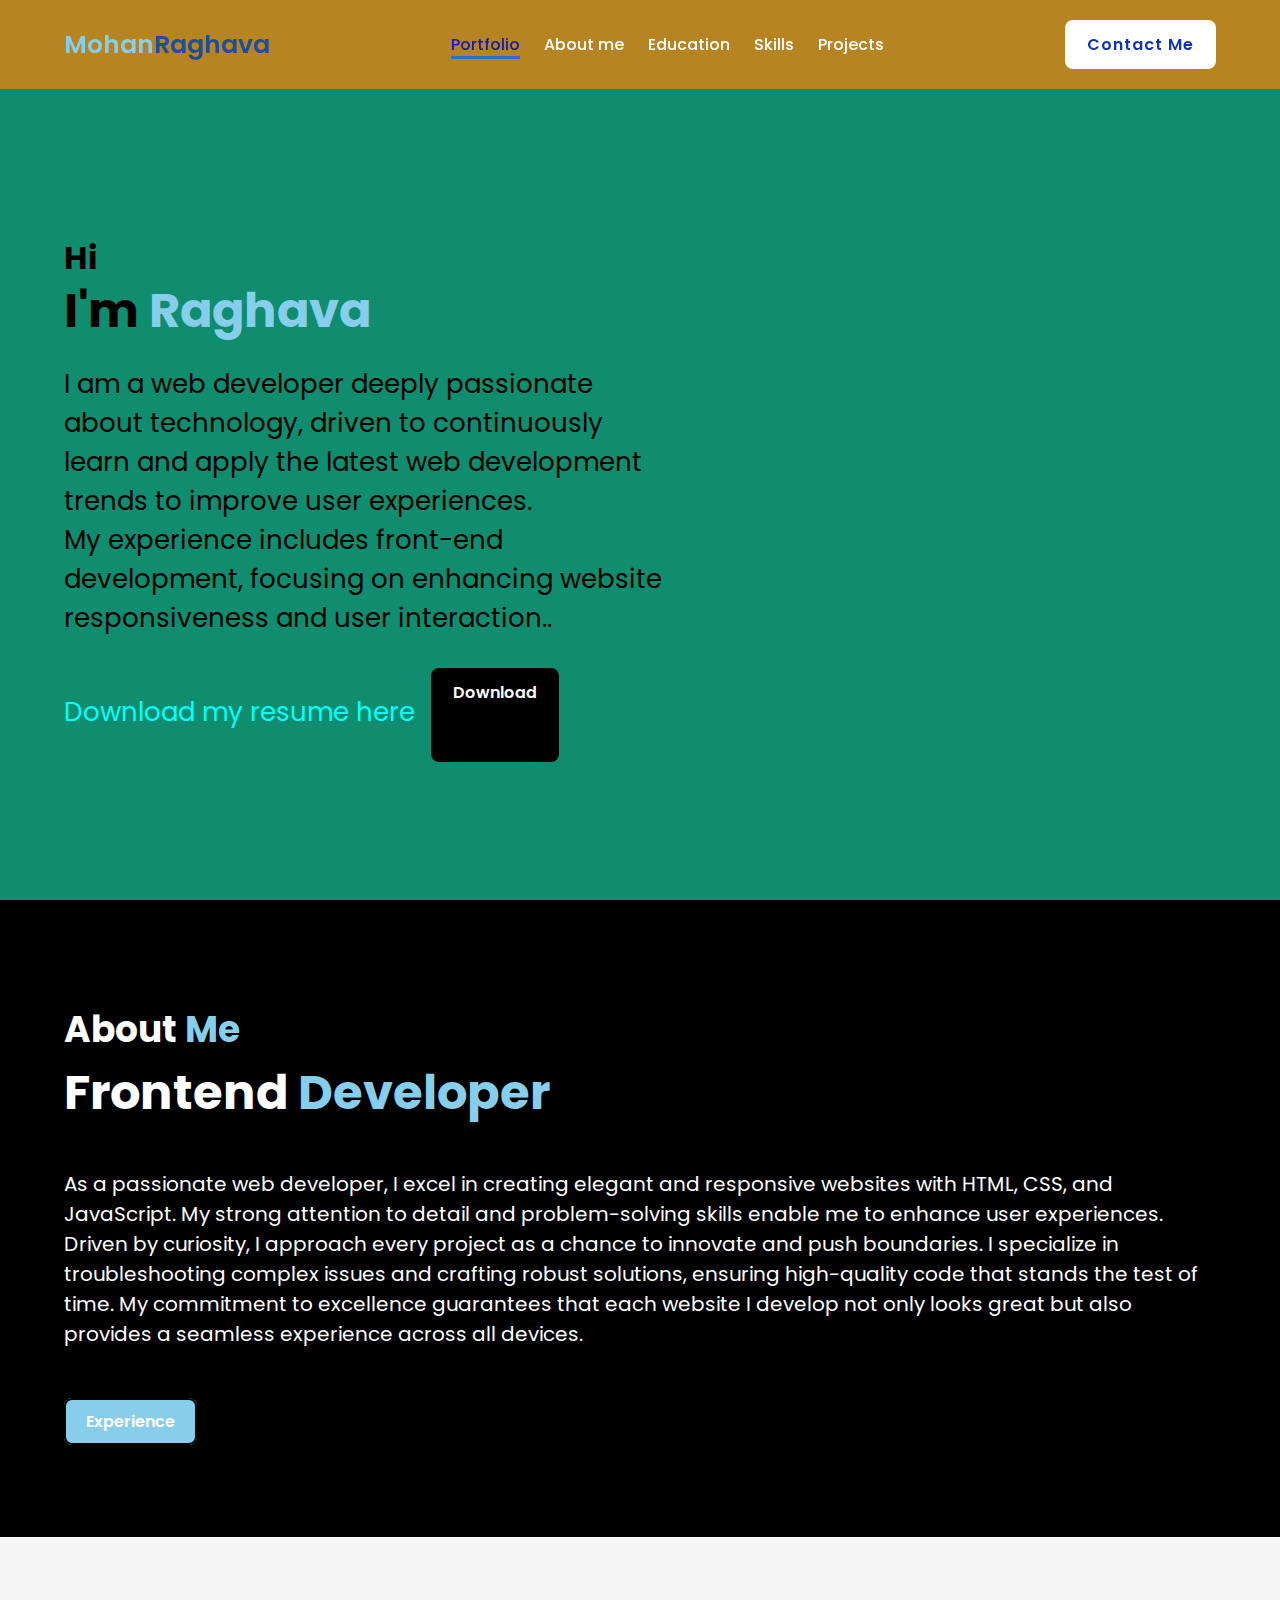
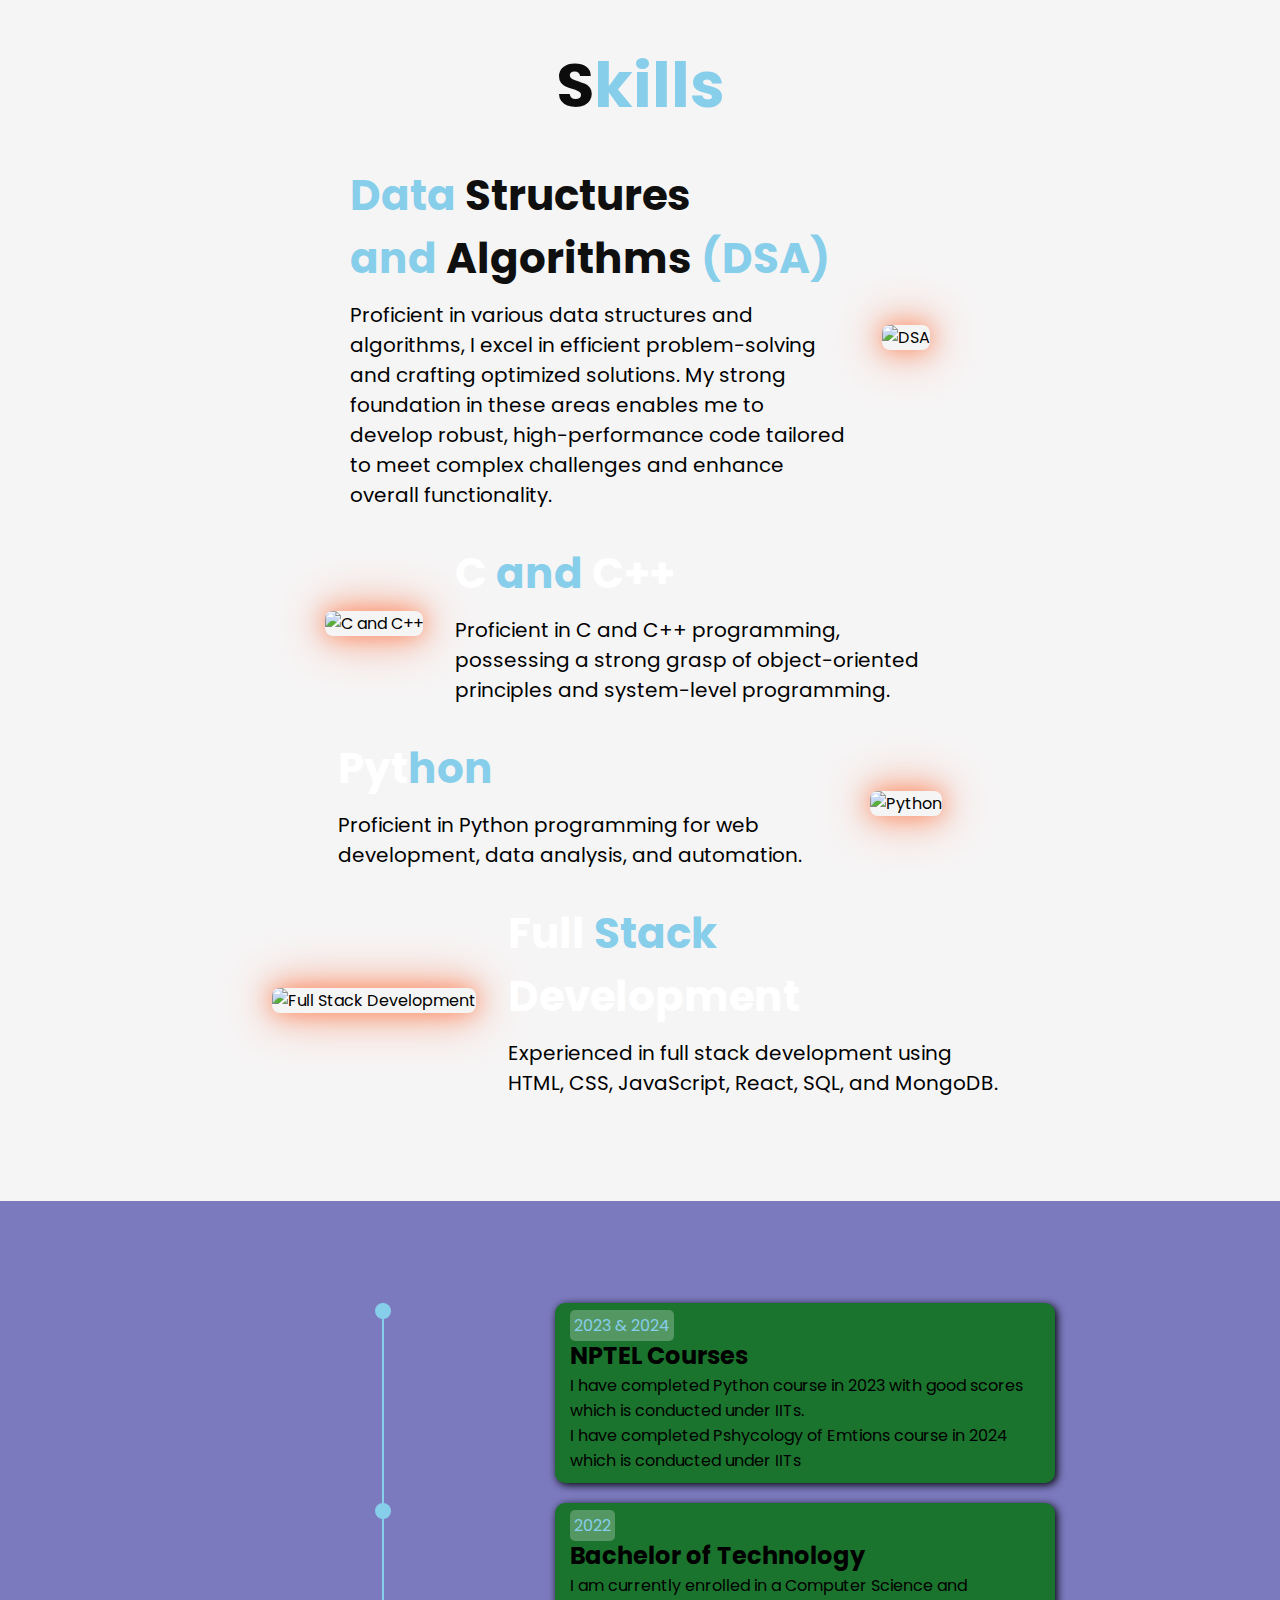
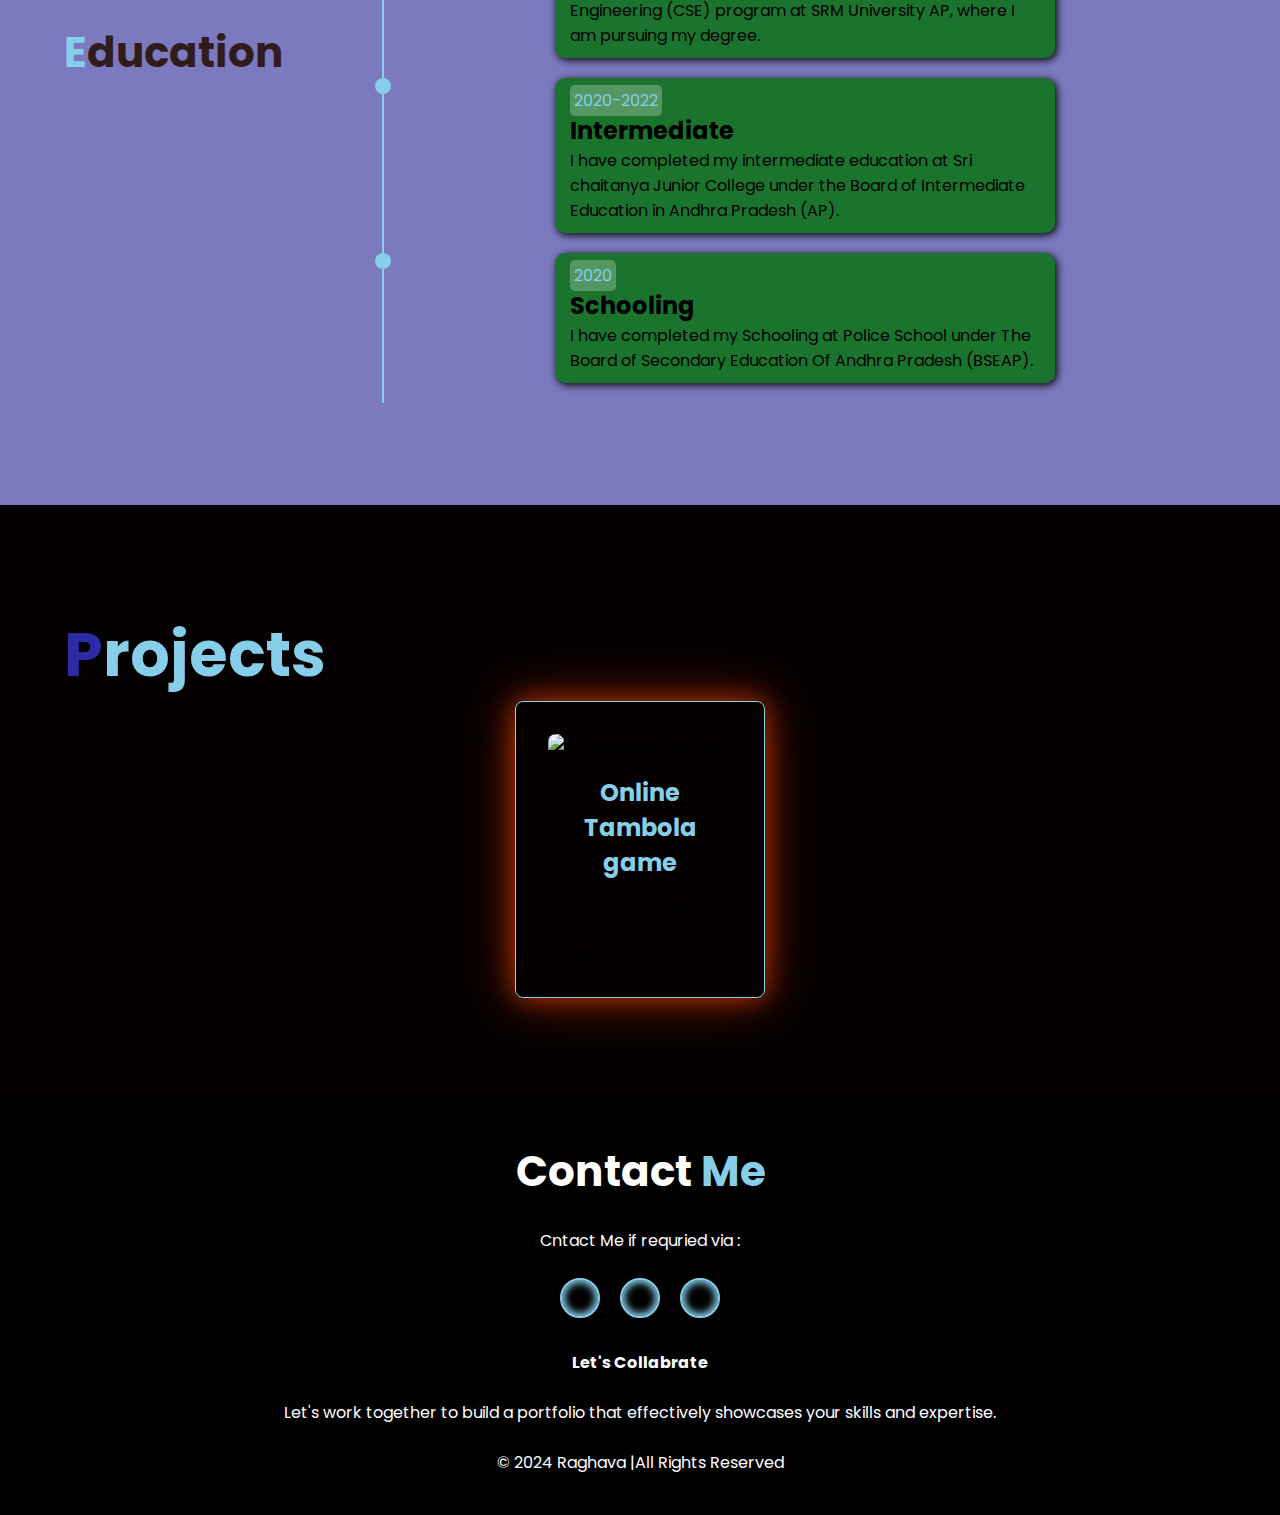
==== index.html @ 0db9f77c "Update index.html" ====
<!DOCTYPE html>
<html lang="en">
<head>
    <meta charset="UTF-8">
    <meta name="viewport" content="width=device-width, initial-scale=1.0">
    <title>My Portfolio</title>
    <style>
        @import url("https://fonts.googleapis.com/css2?family=Poppins:ital,wght@0,100;0,200;0,300;0,400;0,500;0,600;0,700;0,800;0,900;1,100;1,200;1,300;1,400;1,500;1,600;1,700;1,800;1,900&display=swap");
* {
    margin: 0;
    padding: 0;
    box-sizing: border-box;
    font-family: 'Poppins', sans-serif;
    text-decoration: none;
    list-style: none;
}
.header {
    position: fixed;
    top: 0;
    left: 0;
    width: 100%;
    padding: 20px 5%;
    background: rgba(224, 130, 16, 0.8);
    backdrop-filter: blur(10px);
    display: flex;
    justify-content: space-between;
    align-items: center;
    z-index: 100;
}
.logo {
    font-size: 25px;
    color: rgb(31, 77, 153);
    font-weight: 600;
    transition: 0.3s ease;
}
.logo:hover {
    color: skyblue;
    text-shadow: 0 0 25px skyblue, 0 0 50px skyblue;
    transform: scale(1.1);
}
span {
    color: skyblue;
}
.navbar a {
    font-size: 16px;
    color: white;
    font-weight: 500;
    margin: 0 10px;
    border-bottom: 3px solid transparent;
    transition: 0.3s ease;
}
.navbar a:hover,
.navbar a.active {
    color: rgb(22, 25, 178);
    border-bottom: 3px solid rgb(46, 112, 203);
}
.contact {
    padding: 10px 20px;
    background-color: white;
    color: rgb(20, 53, 170);
    border: 2px solid transparent;
    border-radius: 8px;
    font-size: 16px;
    letter-spacing: 1px;
    font-weight: 600;
    transition: 0.3s ease;
}
.contact:hover {
    background-color: rgb(201, 206, 151);
    box-shadow: 0 0 25px skyblue;
    color: white;
}
.home {
    width: 100%;
    min-height: 100vh;
    background: rgb(16, 141, 110);
    display: flex;
    align-items: center;
    gap: 2em;
    padding: 30px 5%;
    flex-wrap: wrap;
}
.home-content {
    max-width: 600px;
}
.home-content h3 {
    font-size: 32px;
}
.home-content h1 {
    font-size: 48px;
    line-height: 1.2;
}
.home-content p {
    font-size: 26px;
    margin: 25px 0 30px;
}
.btn-box {
    display: flex;
    gap: 1em;
    flex-wrap: wrap;
}
.btn-1,
.btn-2 {
    padding: 10px 20px;
    font-size: 16px;
    font-weight: 600;
    cursor: pointer;
}
.btn-1 {
    background-color: black;
    color: white;
    border: 2px solid transparent;
    border-radius: 8px;
    transition: 0.3s ease;
}
.btn-1:hover {
    background-color: white;
    color: black;
    border: 2px solid black;
}
.btn-2 {
    background-color: skyblue;
    color: white;
    border: 2px solid black;
    border-radius: 8px;
    transition: 0.3s ease;
}
.btn-2:hover {
    background-color: white;
    color: skyblue;
}
.img-box img {
    border-radius: 50%;
    width: 100%;
    max-width: 550px;
}
::-webkit-scrollbar {
    width: 15px;
}
::-webkit-scrollbar-thumb {
    background-color: skyblue;
}
::-webkit-scrollbar-track {
    background-color: rgba(0, 0, 0, 0.6);
}
.about,
#education {
    display: flex;
    justify-content: center;
    align-items: center;
    padding: 8% 5%;
    gap: 2em;
    background: black;
    flex-wrap: wrap;
}
.about-img img {
    width: 100%;
    max-width: 550px;
    border-radius: 50%;
    box-shadow: 0 0 25px skyblue, 0 0 50px skyblue;
}
.about-content h2 {
    color: white;
    font-size: 36px;
}
.about-content h3 {
    font-size: 48px;
    color: white;
}
.about-content p{
    color: white;
    font-size: 20px;
    margin: 2em 0 3em;
}
#education {
    background-color: rgb(124, 122, 191);
    /* flex-direction: column; */
}
.year {
    background-color: rgba(255, 255, 255, 0.256);
    padding: 4px;
    border-radius: 5px;
}
.my-study {
    background-color: rgb(27, 116, 45);
    width: 100%;
    max-width: 500px;
    margin: auto;
    padding: 10px 15px;
    border-radius: 10px;
    box-shadow: 2px 2px 8px black;
    /* position: absolute; */
}
.outer {
    border-left: 2px solid skyblue;
    width: 60vw;
    margin: auto;
}
.education-container {
    padding-left: 10px;
    width: 65vw;
    /* max-width: 500px; */
    margin: auto;
    position: relative;
    margin-bottom: 20px;
}
.education-container .my-study::before {
    content: "";
    position: absolute;
    width: 16px;
    height: 16px;
    background-color: skyblue;
    border-radius: 50%;
    right: calc(100% - 7px);
    top: 0;
}
.skill-container {
    background: rgb(246, 245, 245);
    padding: 8% 5%;
    display: flex;
    flex-direction: column;
    gap: 2em;
    justify-content: center;
    align-items: center;
}
.skill-content {
    display: flex;
    gap: 2em;
    align-items: center;
    color: rgb(0, 0, 0);
    flex-wrap: wrap;
}
.skill-content.reverse {
    flex-direction: row-reverse;
}
.skill-img img {
    width: 100%;
    max-width: 400px;
    border-radius: 8px;
    box-shadow: 0 0 25px rgba(255, 68, 0, 0.525), 0 0 50px rgba(255, 68, 0, 0.525);
}
.skill-img img:hover {
    box-shadow: 0 0 25px skyblue, 0 0 50px skyblue;
}
.skill-text {
    max-width: 500px;
}
.skill-text h3 {
    font-size: 32px;
    color: skyblue;
}
.skill-text p {
    font-size: 20px;
    margin-top: 10px;
}
#projects {
    padding: 8% 5%;
    background: rgb(5, 0, 0);
}
.project-container {
    display: flex;
    justify-content: center;
    align-items: center;
    gap: 2em;
    flex-wrap: wrap;
}
.project-card {
    display: flex;
    flex-direction: column;
    align-items: center;
    color: black;
    border: 1px solid skyblue;
    border-radius: 8px;
    padding: 2em;
    width: 100%;
    max-width: 250px;
    text-align: center;
    text-decoration: none;
    transition: box-shadow 0.3s ease;
    box-shadow: 0 0 25px rgba(255, 68, 0, 0.525), 0 0 50px rgba(255, 68, 0, 0.525);
}
.project-card:hover {
    box-shadow: 0 0 25px skyblue, 0 0 50px skyblue;
}
.project-img {
    width: 100%;
    max-width: 300px;
    border-radius: 8px;
    margin-bottom: 1em;
}
.project-text h3 {
    font-size: 24px;
    color: skyblue;
}
.project-text p {
    font-size: 16px;
    margin-top: 10px;
}
.footer {
    width: 100%;
    padding: 40px 0;
    background-color: black;
}
.footer .social {
    text-align: center;
    padding-bottom: 25px;
    color: white;
}
.footer .social a {
    font-size: 24px;
    color: white;
    border: 2px solid skyblue;
    width: 40px;
    height: 40px;
    line-height: 38px;
    display: inline-block;
    text-align: center;
    border-radius: 50%;
    margin: 0 8px;
    box-shadow: inset 0 0 10px skyblue, inset 0 0 10px skyblue;
    transition: 0.3s ease;
}
.footer .social a:hover {
    color: skyblue;
    background-color: white;
}
.footer p {
    text-align: center;
    color: white;
}
/* Media Queries for Responsive Design */
@media (max-width: 1200px) {
    .home h1 {
        font-size: 32px;
    }
    .home h3 {
        font-size: 20px;
    }
    .navbar a {
        font-size: 14px;
        margin: 0 5px;
    }
    .btn-box {
        flex-direction: column;
    }
    .home-content h3 {
        font-size: 28px;
    }
    .home-content h1 {
        font-size: 36px;
    }
    .home-content p {
        font-size: 24px;
    }
    .about-content h2 {
        font-size: 28px;
    }
    .about-content h3 {
        font-size: 36px;
    }
    .about-content p {
        font-size: 18px;
    }
    .skill-text h3 {
        font-size: 28px;
    }
    .skill-text p {
        font-size: 18px;
    }
    .project-text h3 {
        font-size: 20px;
    }
    .project-text p {
        font-size: 14px;
    }
}
@media (max-width: 768px) {
    .home-content h3 {
        font-size: 24px;
    }
    .home-content h1 {
        font-size: 28px;
    }
    .home-content p {
        font-size: 22px;
    }
    .about-content h2 {
        font-size: 24px;
    }
    .about-content h3 {
        font-size: 28px;
    }
    .about-content p {
        font-size: 16px;
    }
    .skill-text h3 {
        font-size: 24px;
    }
    .skill-text p {
        font-size: 16px;
    }
    .project-text h3 {
        font-size: 18px;
    }
    .project-text p {
        font-size: 12px;
    }
    .header {
        padding: 10px 2%;
    }
    .logo {
        font-size: 20px;
    }
    .navbar a {
        font-size: 12px;
    }
    .contact {
        font-size: 14px;
    }
    .btn-1,
    .btn-2 {
        font-size: 14px;
        padding: 8px 16px;
    }
    
    .skill-img img,
    .project-img {
        max-width: 300px;
    }
    .about-content,
    .skill-content,
    .project-container {
        flex-direction: column;
        align-items: center;
    }
}
@media (max-width: 480px) {
    .header {
        flex-direction: column;
        align-items: flex-start;
        gap: 10px;
    }
    .navbar {
        display: flex;
        flex-direction: column;
        align-items: flex-start;
        gap: 10px;
    }
    .home-content {
        text-align: center;
    }
    .about-content,
    .skill-content,
    .project-container {
        text-align: center;
    }
    .btn-box {
        flex-direction: column;
    }
    .skill-img img,
    .project-img {
        max-width: 220px;
    }
}

        </style>
    <link
      rel="stylesheet"
      href="https://cdnjs.cloudflare.com/ajax/libs/font-awesome/6.5.2/css/all.min.css"
      integrity="sha512-SnH5WK+bZxgPHs44uWIX+LLJAJ9/2PkPKZ5QiAj6Ta86w+fsb2TkcmfRyVX3pBnMFcV7oQPJkl9QevSCWr3W6A=="
      crossorigin="anonymous"
      referrerpolicy="no-referrer"
    />
    <script src="https://unpkg.com/typed.js@2.1.0/dist/typed.umd.js"></script>
</head>
<body>
    <header class="header">
        <a href="#" class="logo"><span>Mohan</span>Raghava</a>
        <nav class="navbar">
            <a href="#home" class="active">Portfolio</a>
            <a href="#about">About me</a>
            <a href="#education">Education</a>
            <a href="#skills">Skills</a>
            <a href="#projects">Projects</a>
        </nav>  
        <a href="#footer"><div class="contact">Contact Me</div></a>
    </header>
    <section class="home" id="home">
        <div class="home-content">
            <h3><br><br>Hi</h3>

            <h1>I'm <span>Raghava<br></span><span class="text"></span></h1>

            <p>I am a web developer deeply passionate about technology, driven to continuously learn and apply the latest web development trends to improve user experiences. 
            <br> My experience includes front-end development, focusing on enhancing website responsiveness and user interaction..</p>

               <div class="btn-box">
                <p style="color: aqua;"> Download my resume here </p>
                <a href="D:\Edunet\AP22110011428.PDF" download class="btn-1">Download</a>
               </div>
        </div>
        <div class="img-box">
            <img src="D:\Edunet\my.jpg" alt="">
        </div>
    </section>
    <section class="about" id="about">
            <div class="about-content" >
            <h2 class="heading">About <span>Me</span></h2>
            <h3>Frontend <span>Developer</span></h3>
            <p>
                As a passionate web developer, I excel in creating elegant and responsive websites with HTML, CSS, and JavaScript. 
                My strong attention to detail and problem-solving skills enable me to enhance user experiences. 
                Driven by curiosity, I approach every project as a chance to innovate and push boundaries. 
                I specialize in troubleshooting complex issues and crafting robust solutions, ensuring high-quality code that stands the test of time.
                My commitment to excellence guarantees that each website I develop not only looks great but also provides a seamless experience across all devices.
            </p>
            <a href="#education" class="btn-2">Experience</a>
        </div>
    </section>

    <section id="skills">
        <h2 class="text-center mb-4" style="color: rgb(13, 13, 13)">
        </h2>
        <div class="skill-container">
          <h2 class="heading" style="font-size: 62px;color: rgb(12, 12, 12)">S<span>kills</span></h2>
            <div class="skill-content">
                <div class="skill-text">
                  <h3 class="heading" style="font-size: 42px;color: rgb(15, 15, 15)"><span>Data </span>Structures <br><span>and </span>Algorithms <span>(DSA)</span></h3>
                    <!-- <h3>Data Structures and Algorithms (DSA)</h3> -->
                    <p>Proficient in various data structures and algorithms, I excel in efficient problem-solving and crafting optimized solutions. 
                        My strong foundation in these areas enables me to develop robust, high-performance code tailored to meet complex challenges and enhance overall functionality.</p>
                </div>
                <div class="skill-img">
                    <img src="https://miro.medium.com/v2/resize:fit:1358/1*4ZcW5tSdizlbtDQyVpRTuA.jpeg" alt="DSA">
                </div>
            </div>
            <div class="skill-content reverse">
                <div class="skill-text">
                  <h3 class="heading" style="font-size: 42px;color: white">C <span> and </span>C++</h3>
                    <p>Proficient in C and C++ programming, possessing a strong grasp of object-oriented principles and system-level programming.</p>
                </div>
                <div class="skill-img">
                    <img src="https://www.educative.io/cdn-cgi/image/f=auto,fit=contain,w=600/api/page/5295407815458816/image/download/4810048073629696" alt="C and C++">
                </div>
            </div>
            <div class="skill-content">
                <div class="skill-text">
                  <h3 class="heading" style="font-size: 42px;color: white">Pyt<span>hon</span></h3>
                    <p>Proficient in Python programming for web development, data analysis, and automation.</p>
                </div>
                <div class="skill-img">
                    <img src="https://play-lh.googleusercontent.com/ShO8lmMq5rNQa16SxMCGLZ1w4oS-oM17mPWlxU9UaYSzzonFZ2hY6pdqG1Zo2lyGYQ" alt="Python">
                </div>
            </div>
            <div class="skill-content reverse">
                <div class="skill-text">
                  <h3 class="heading" style="font-size: 42px;color: white">Full <span> Stack </span>Development</h3>
                    <p>Experienced in full stack development using HTML, CSS, JavaScript, React, SQL, and MongoDB.</p>
                </div>
                <div class="skill-img">
                    <img src="https://www.keycdn.com/img/support/full-stack-development.png" alt="Full Stack Development">
                </div>
            </div>
        </div>
    </section>
    
    <section id="education">
      <h2 class="text-center mb-4" style="font-size: 42px;color: rgb(49, 28, 28)">
        <span style="color: skyblue">E</span>ducation
      </h2>
      <div class="outer">
        <div class="education-container">
            <div class="my-study">
              <span class="year">2023 & 2024</span>
              <h2>NPTEL Courses</h2>
              <p>
                I have completed Python course in 2023 with good
                scores which is conducted under IITs.
                <br />
                I have completed Pshycology of Emtions course in 2024 which is
                conducted under IITs
              </p>
            </div>
          </div>
        <div class="education-container">
          <div class="my-study">
            <span class="year">2022</span>
            <h2>Bachelor of Technology</h2>
            <p>
              I am currently enrolled in a Computer Science and Engineering
              (CSE) program at SRM University AP, where I am pursuing my degree.
            </p>
          </div>
        </div>
         
        <div class="education-container">
          <div class="my-study">
            <span class="year">2020-2022</span>
            <h2>Intermediate</h2>
            <p>
              I have completed my intermediate education at Sri chaitanya Junior
              College under the Board of Intermediate Education in Andhra
              Pradesh (AP).
            </p>
          </div>
        </div>
        <div class="education-container">
          <div class="my-study">
            <span class="year">2020</span>
            <h2>Schooling</h2>
            <p>
              I have completed my Schooling at Police School
              under The Board of Secondary Education Of Andhra Pradesh (BSEAP).
            </p>
          </div>
        </div>
      </div>
    </section>

     
    
    <section id="projects">
      <h2 class="heading" style="font-size: 62px;color: rgb(44, 42, 165)">P<span>rojects</span></h2>
      <div class="project-container">
          <a href="https://github.com/Raghava-vvs/Online-Quiz" target="_blank" class="project-card">
              <img src="https://cdn.dribbble.com/userupload/12536792/file/original-a944f809f2c7bd1fa7e7a73c610b66cd.jpg?crop=0x0-2200x1650&resize=400x300&vertical=center" alt="Trie Data Structure" class="project-img">
              <div class="project-text">
                  <h3>Online Tambola game</h3>
                  <p>A multiplayer game built with HTML, CSS, JavaScript and PHP..</p>
              </div>
          </a>
      </div>
  </section>
  
  

    <footer class="footer" id="footer">
      <h2 class="heading" style="text-align:center;font-size: 42px;color: white">Contact <span>Me</span></h2><br>
      <p>Cntact Me if requried via :</p><br>
        <div class="social">
          </a>
          <a href="https://www.instagram.com/raghava_nani_18/" target="_blank">
            <i class="fa-brands fa-instagram my"></i
          ></a>
          <a href="https://github.com/Raghava-vvs" target="_blank"
            ><i class="fa-brands fa-square-github my"></i
          ></a>
          <a href="mailto:mohanraghava_vejju@srmap.edu.in"
            ><i class="fa-regular fa-envelope my"></i
          ></a>
        </div>
       <b><p>Let's Collabrate</p><br></b> 
          <p>Let's work together to build a portfolio that effectively showcases your skills and expertise.</p><br>

        <p class="copyright">© 2024 Raghava |All
            Rights Reserved 
        </p>
    </footer>
    <script>
        var typed= new Typed(".text", {
    strings:["Frontend Developer" , "Programmer" , "Web Developer"],
    typeSpeed:100,
    backSpeed:100,
    backDelay:1000,
    loop:true
});
    </script>
</body>
</html>
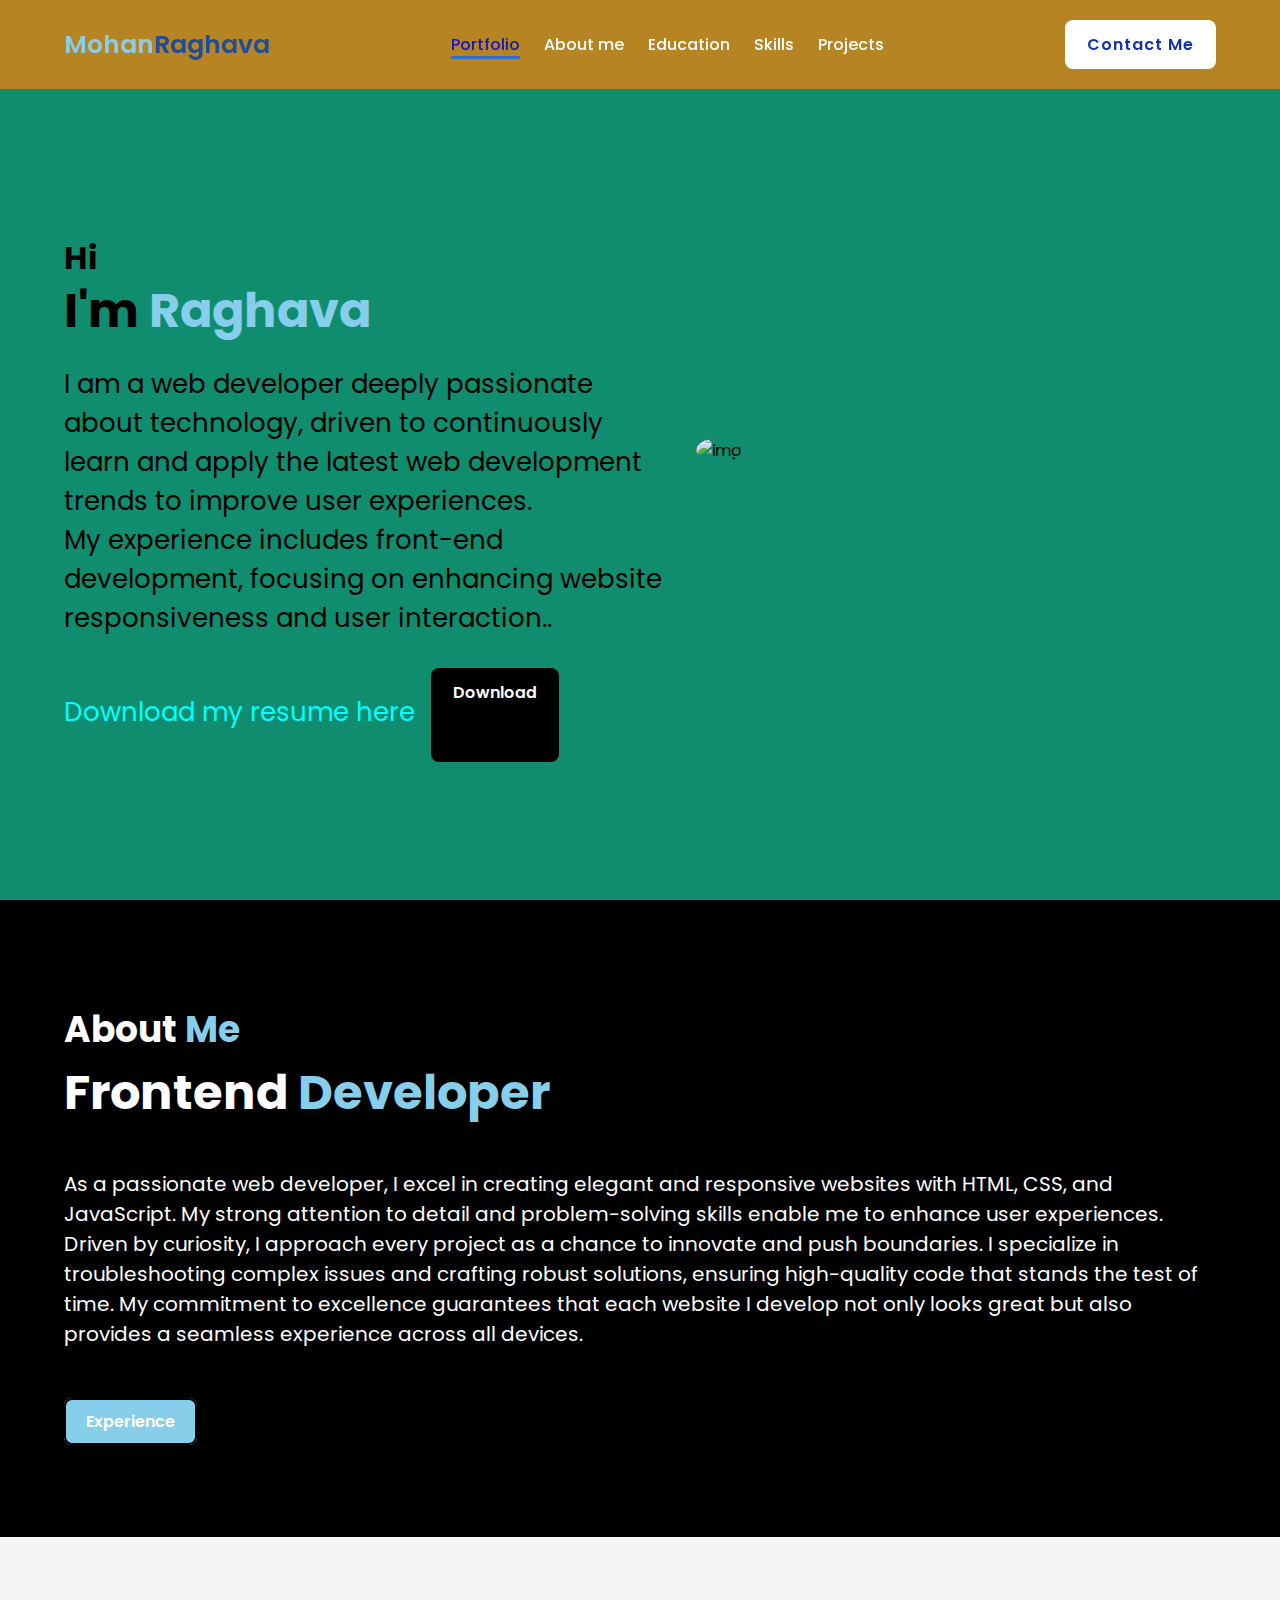
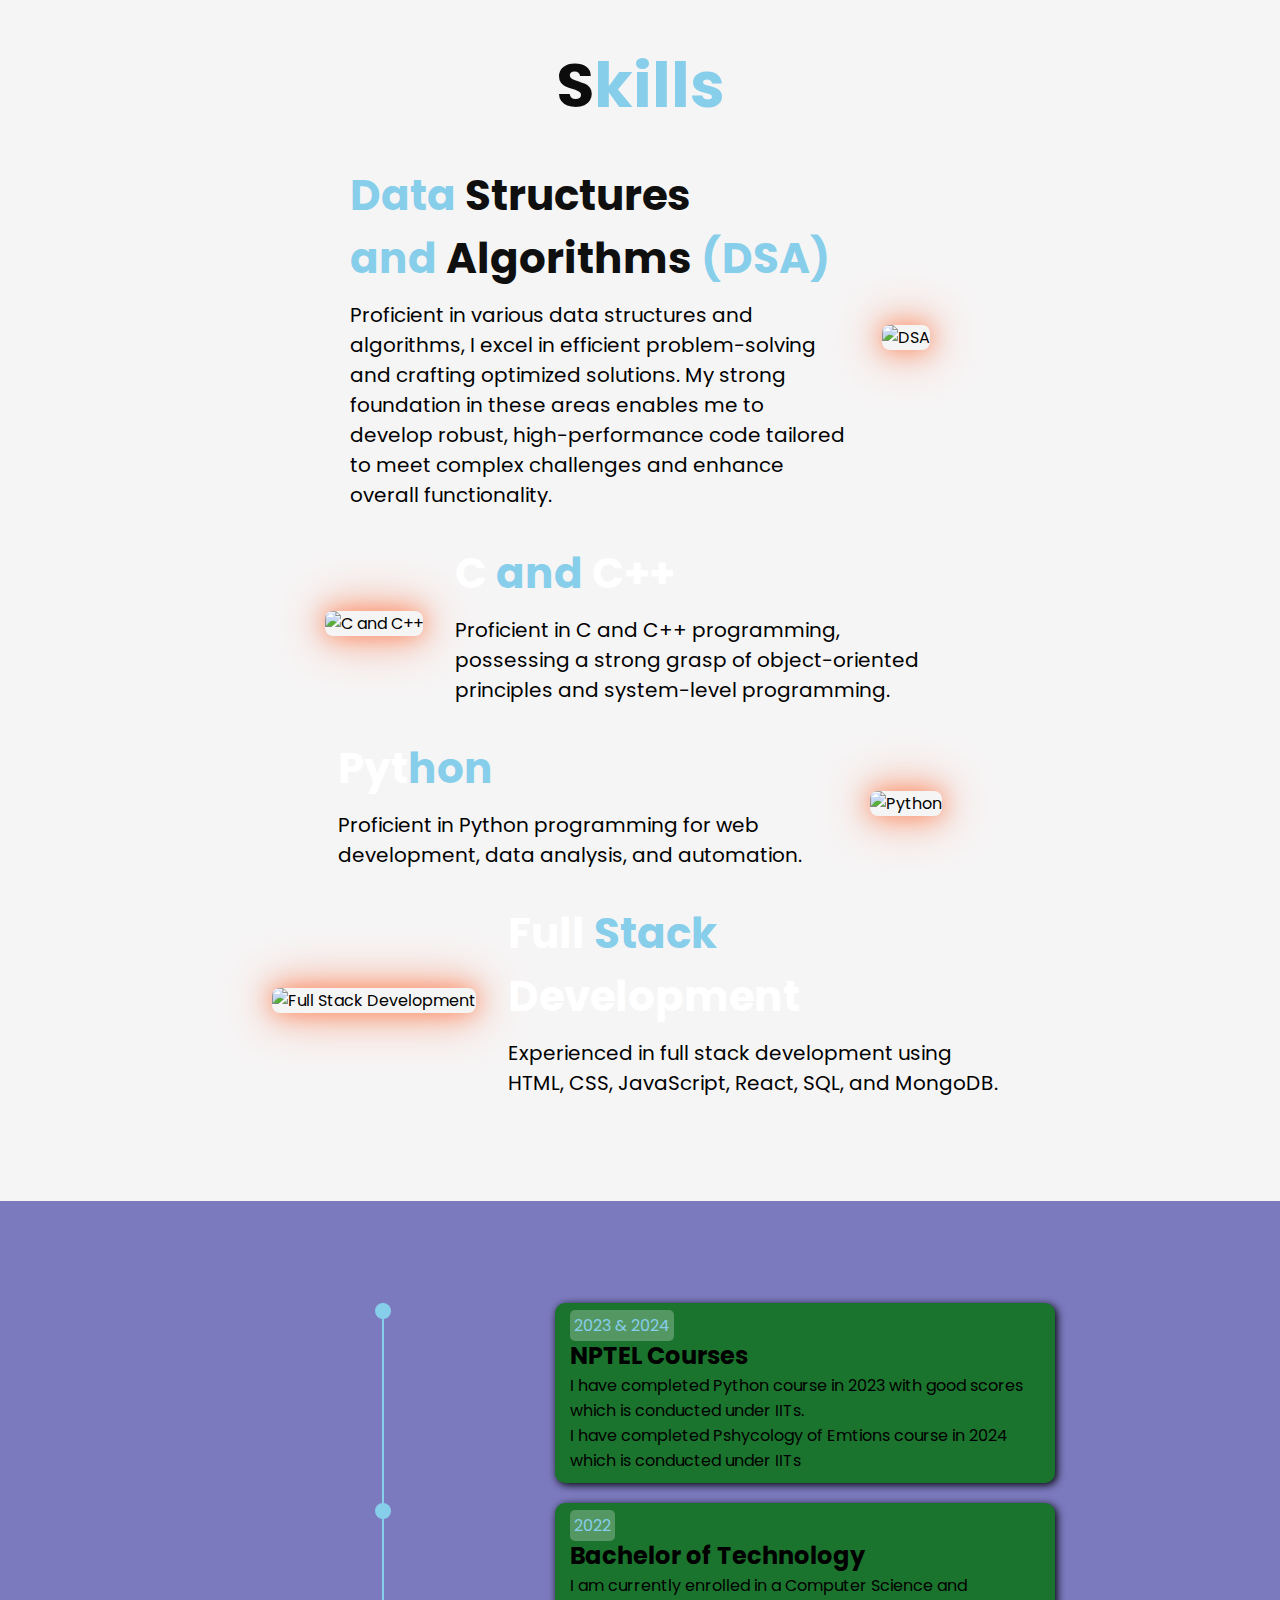
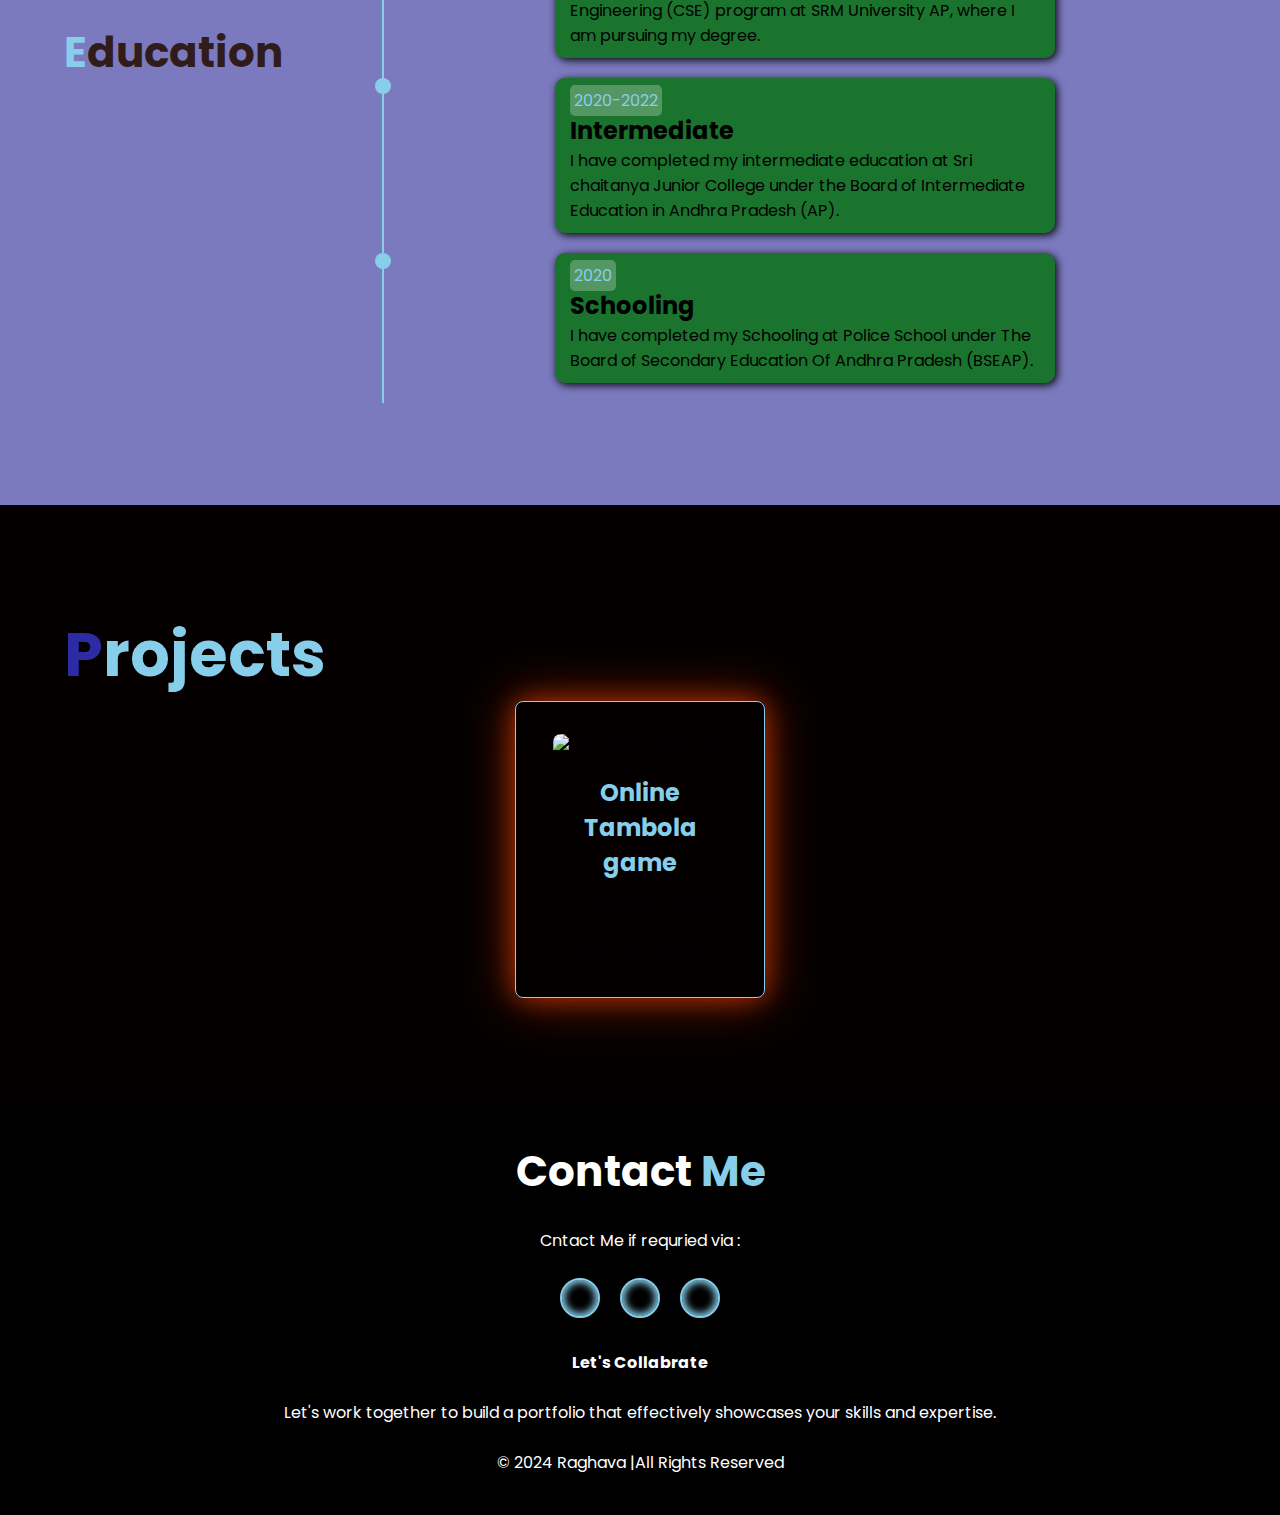
==== commit 20e2d56a: "Update index.html" ====
--- a/index.html
+++ b/index.html
@@ -283,7 +283,7 @@
     box-shadow: 0 0 25px skyblue, 0 0 50px skyblue;
 }
 .project-img {
-    width: 100%;
+    width: 95%;
     max-width: 300px;
     border-radius: 8px;
     margin-bottom: 1em;
@@ -500,7 +500,7 @@
                </div>
         </div>
         <div class="img-box">
-            <img src="D:\Edunet\my.jpg" alt="">
+            <img src="D:\Edunet\my.jpg" alt="img">
         </div>
     </section>
     <section class="about" id="about">
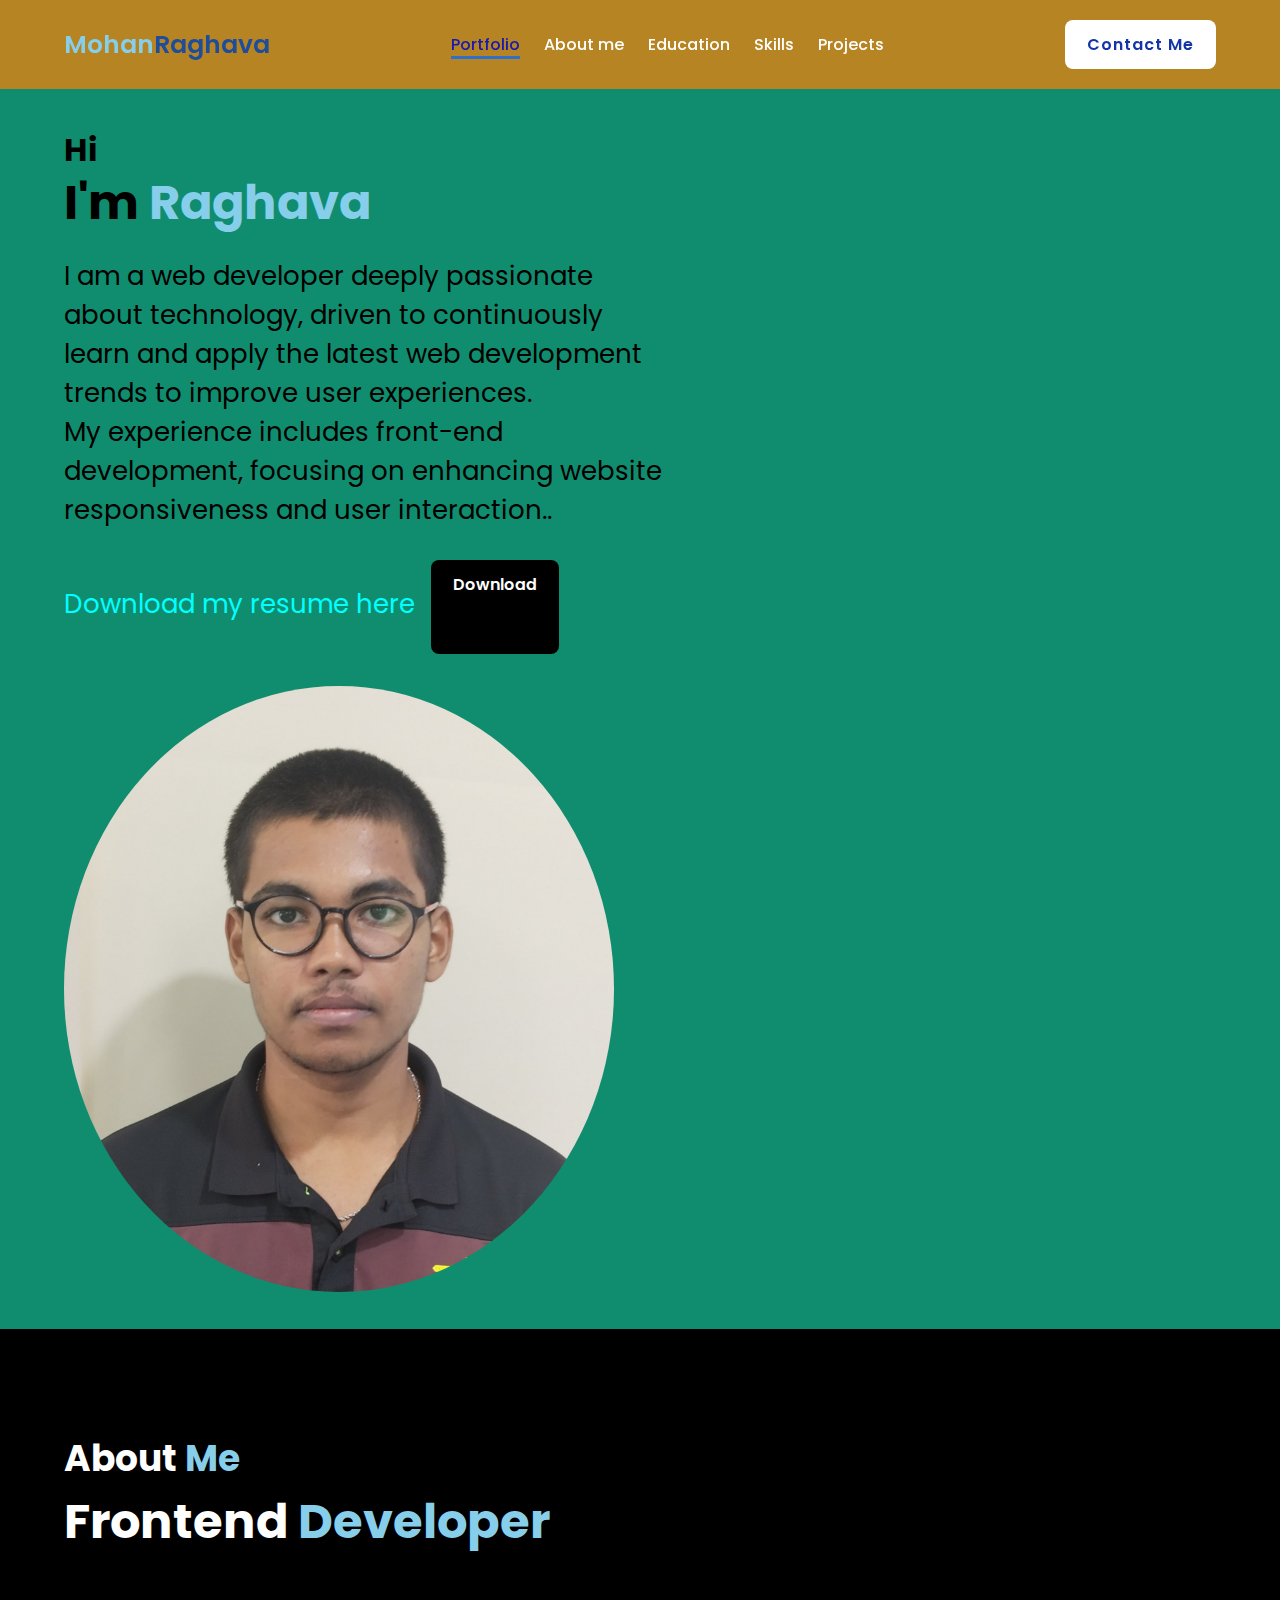
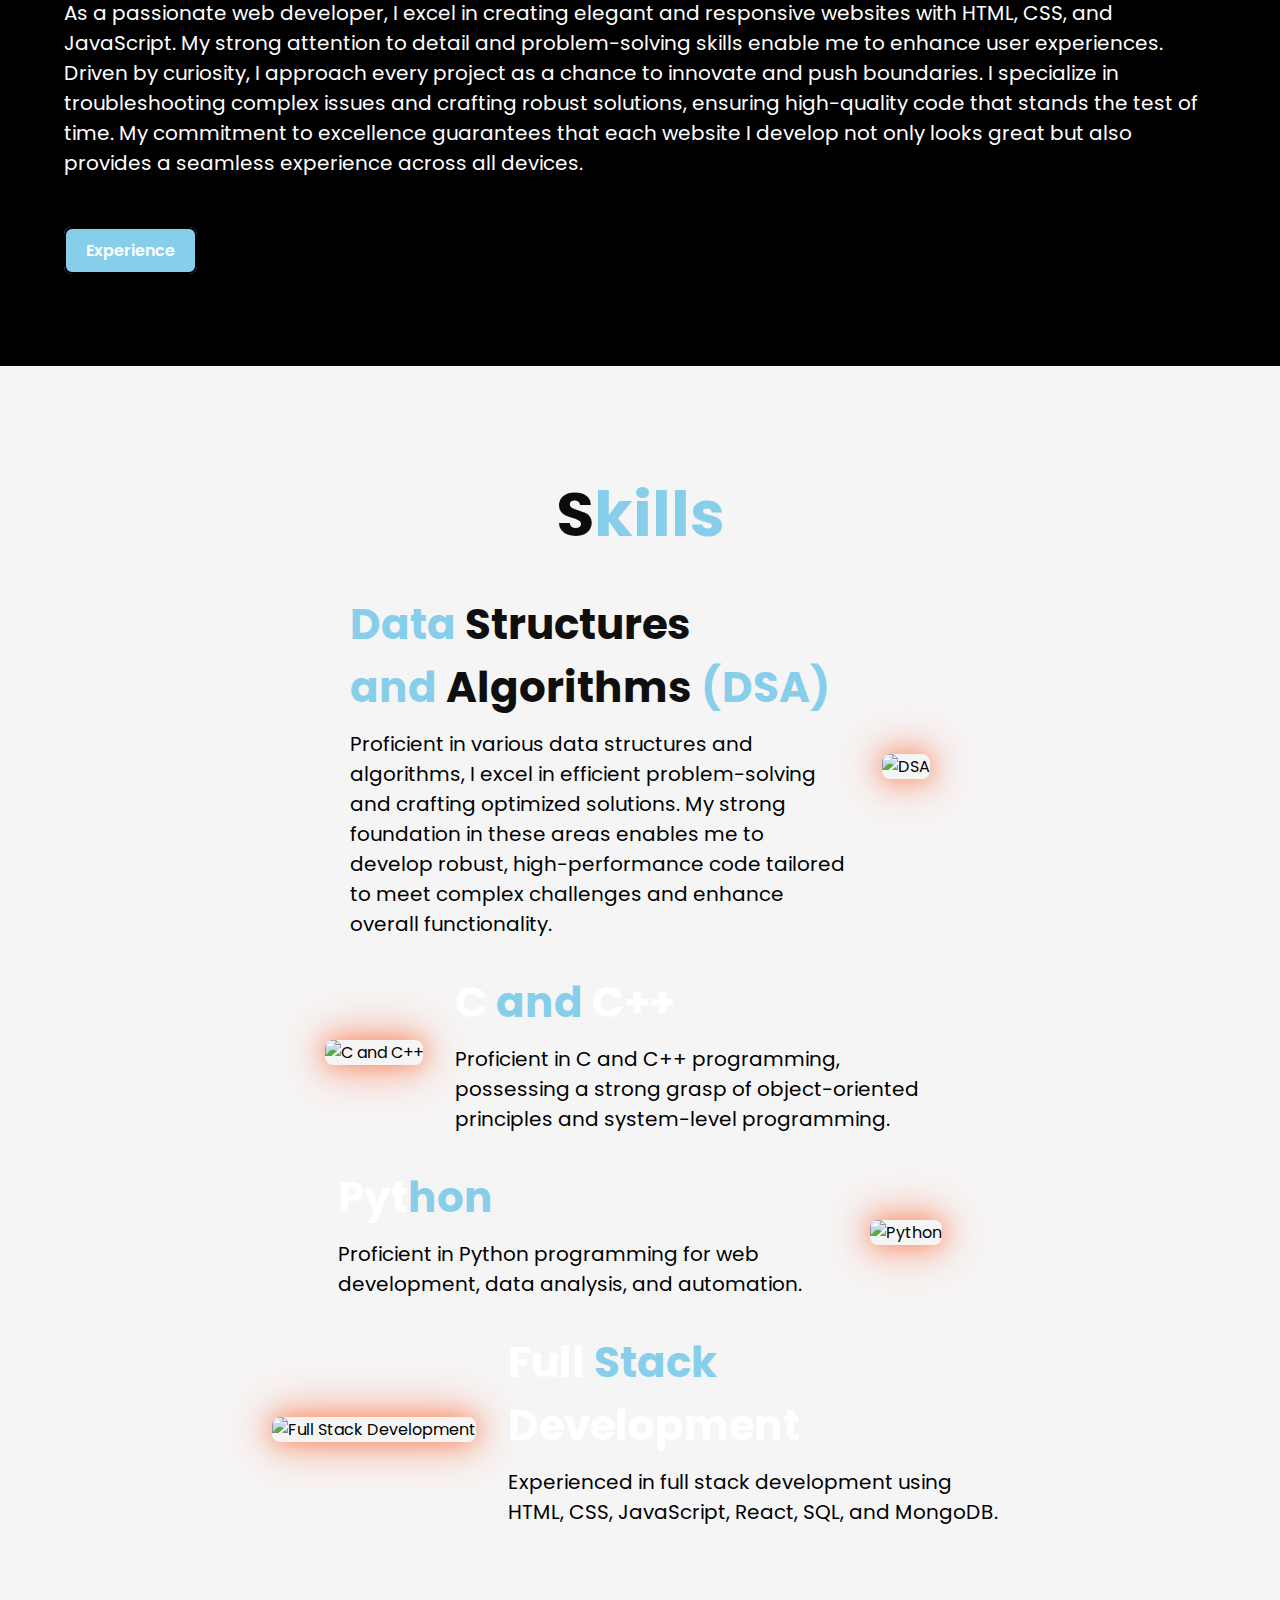
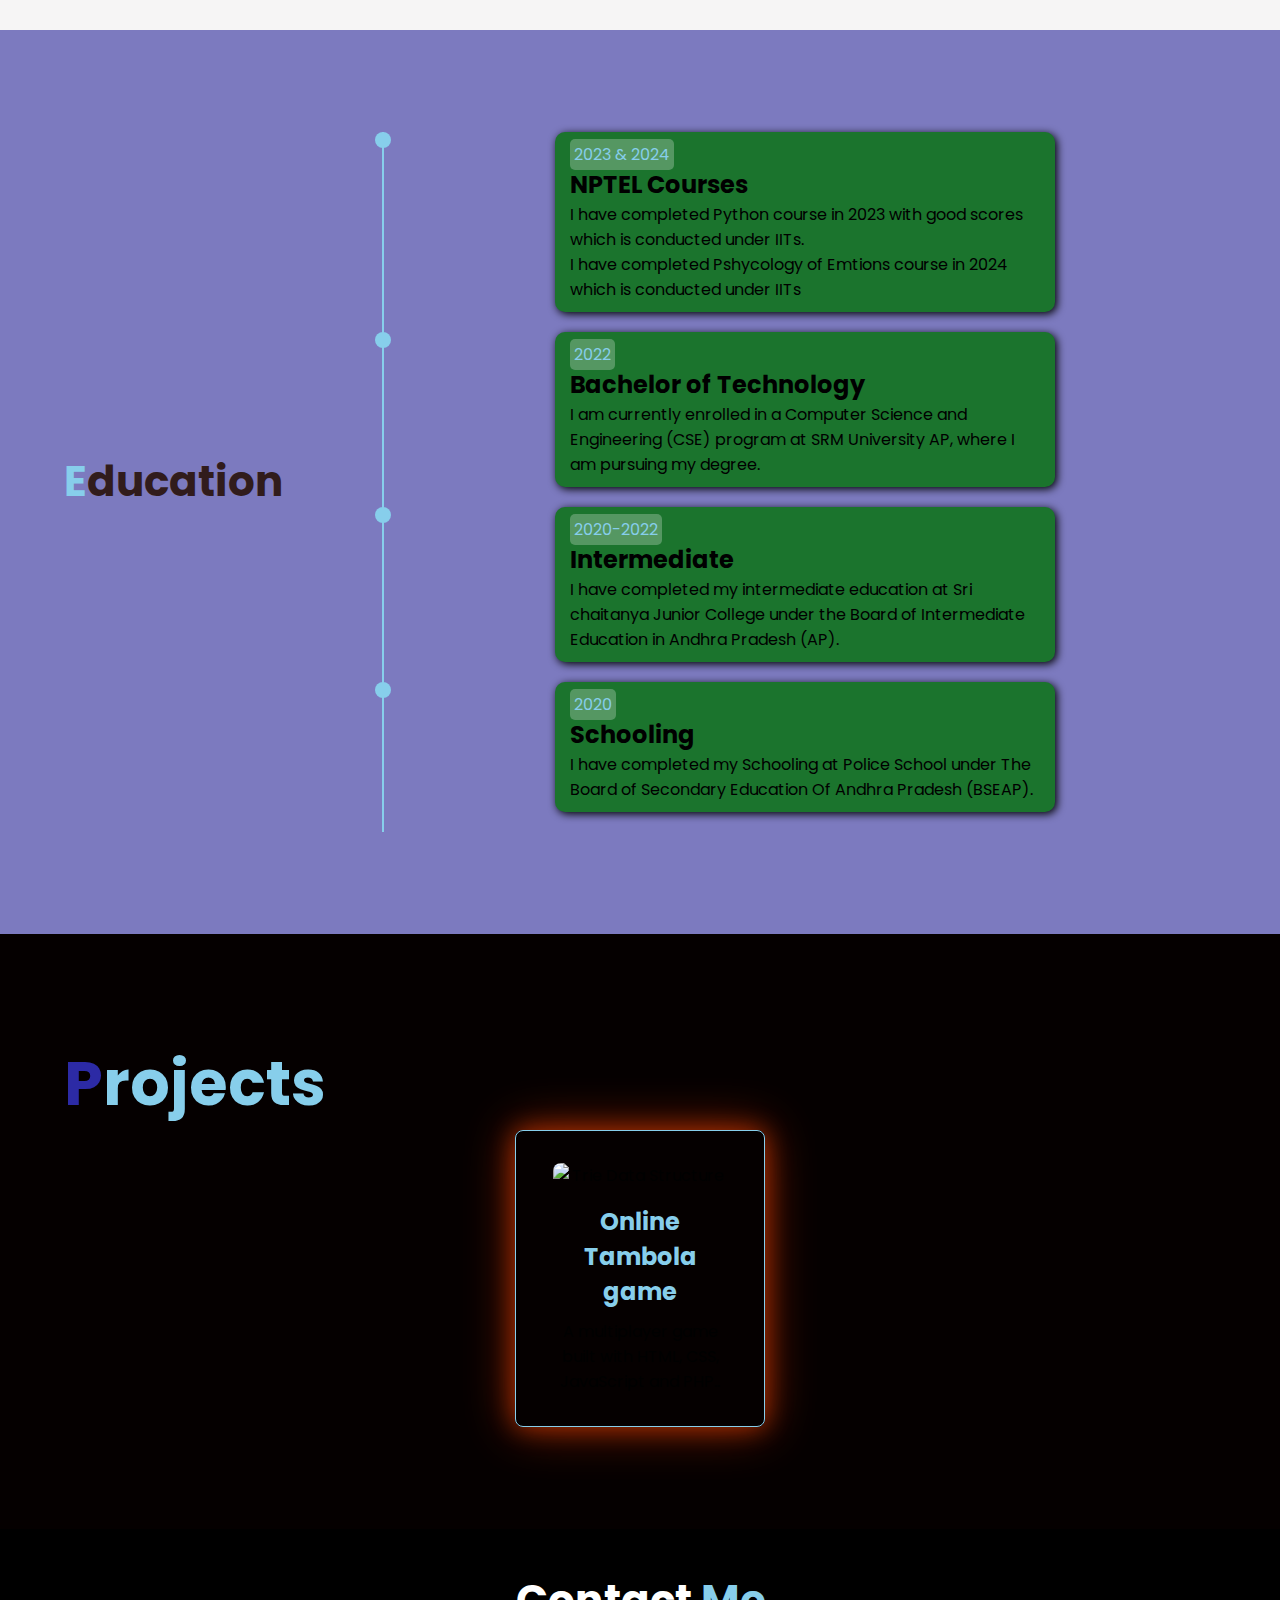
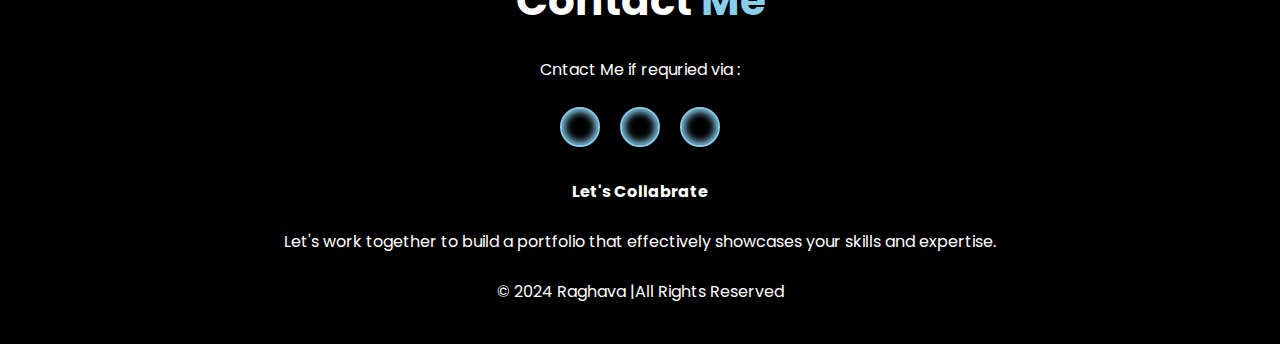
==== commit 46e156d5: "Update index.html" ====
--- a/index.html
+++ b/index.html
@@ -496,11 +496,11 @@
 
                <div class="btn-box">
                 <p style="color: aqua;"> Download my resume here </p>
-                <a href="D:\Edunet\AP22110011428.PDF" download class="btn-1">Download</a>
+                <a href="AP22110011428.PDF" download class="btn-1">Download</a>
                </div>
         </div>
         <div class="img-box">
-            <img src="D:\Edunet\my.jpg" alt="img">
+            <img src="my.jpg" alt="img">
         </div>
     </section>
     <section class="about" id="about">
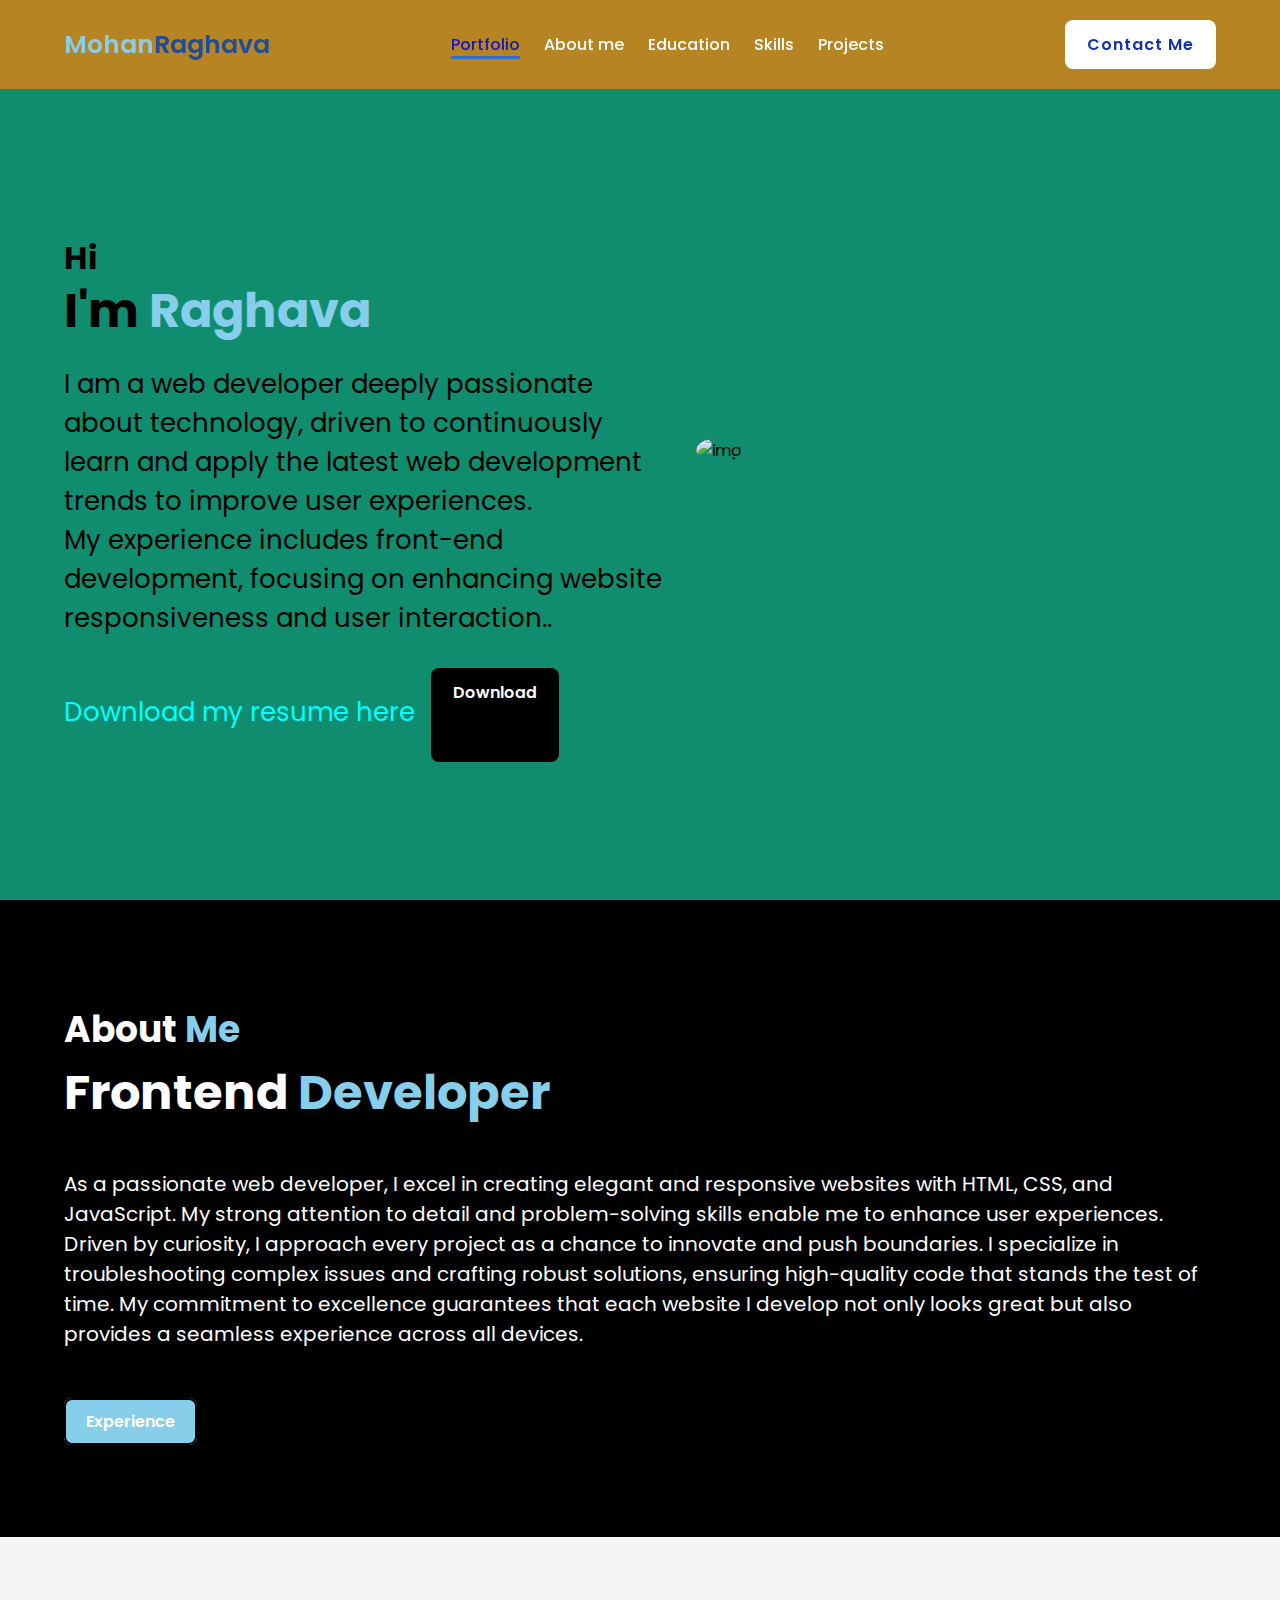
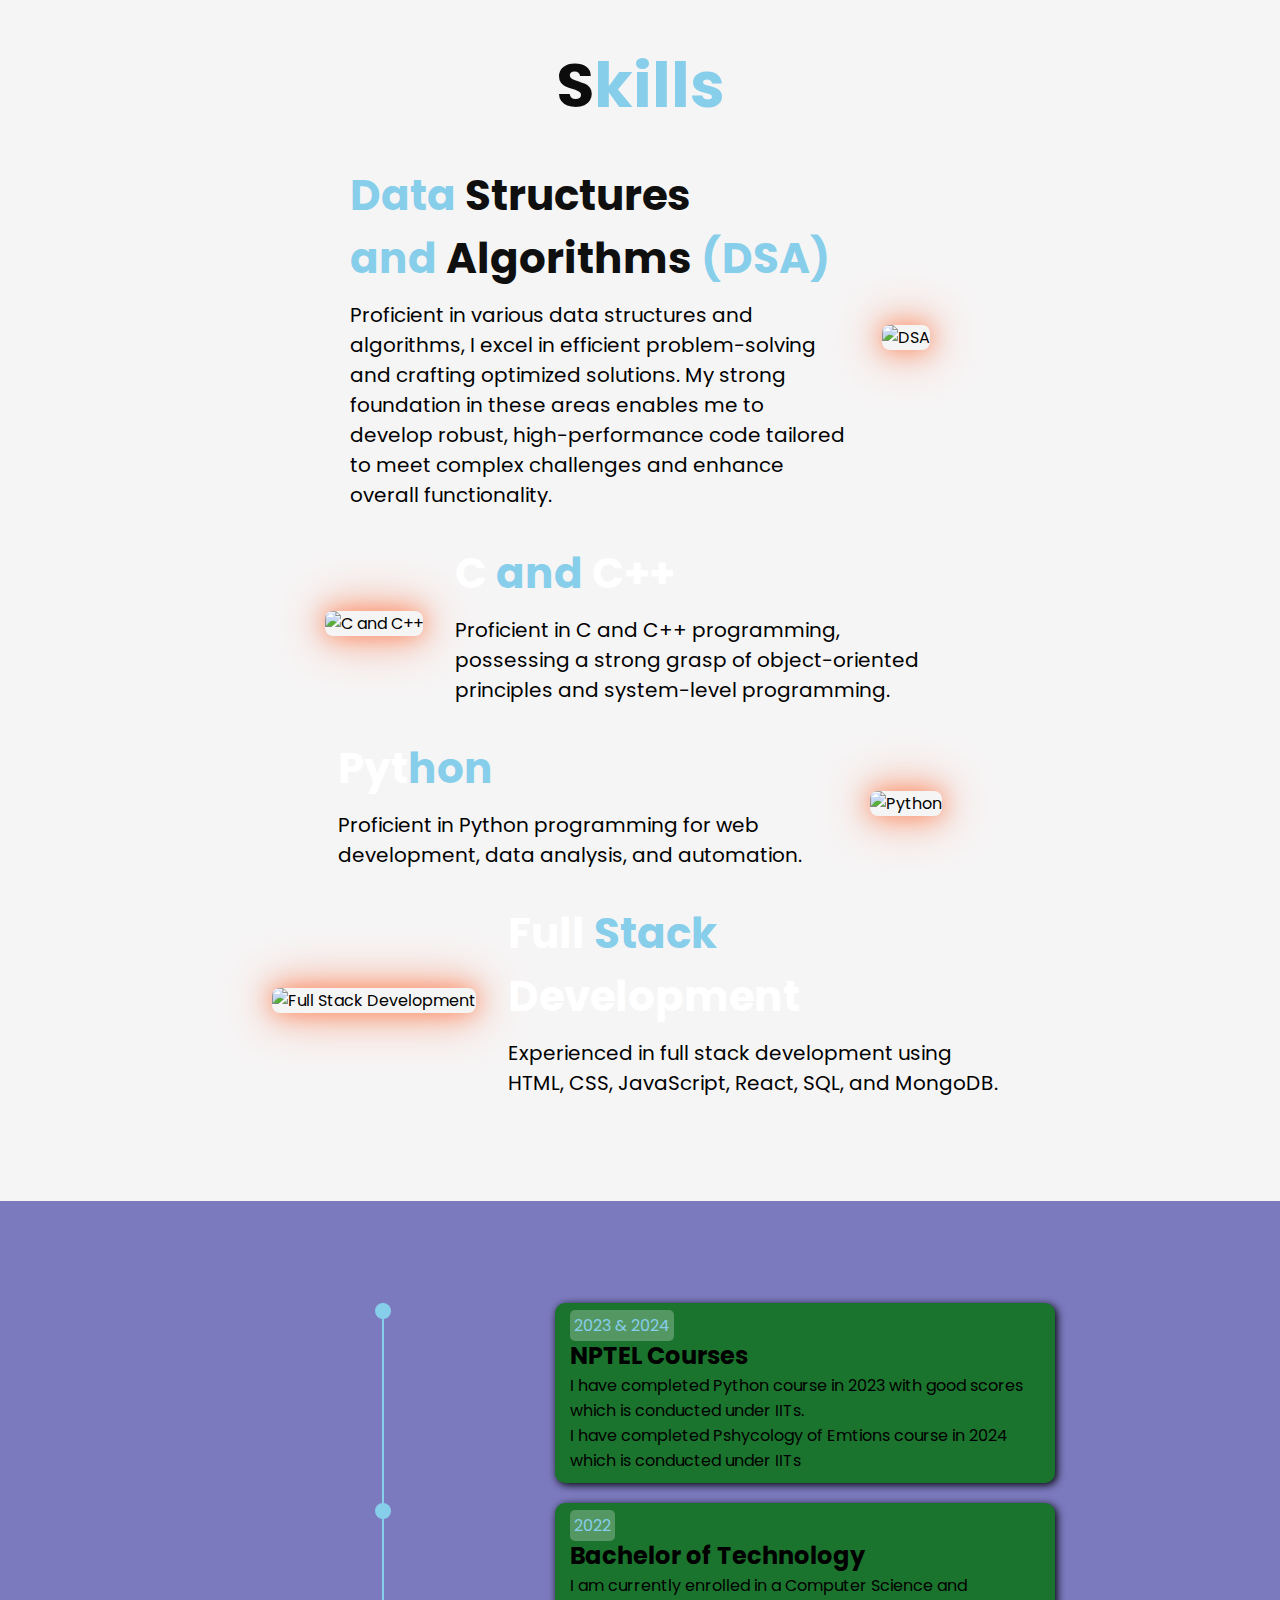
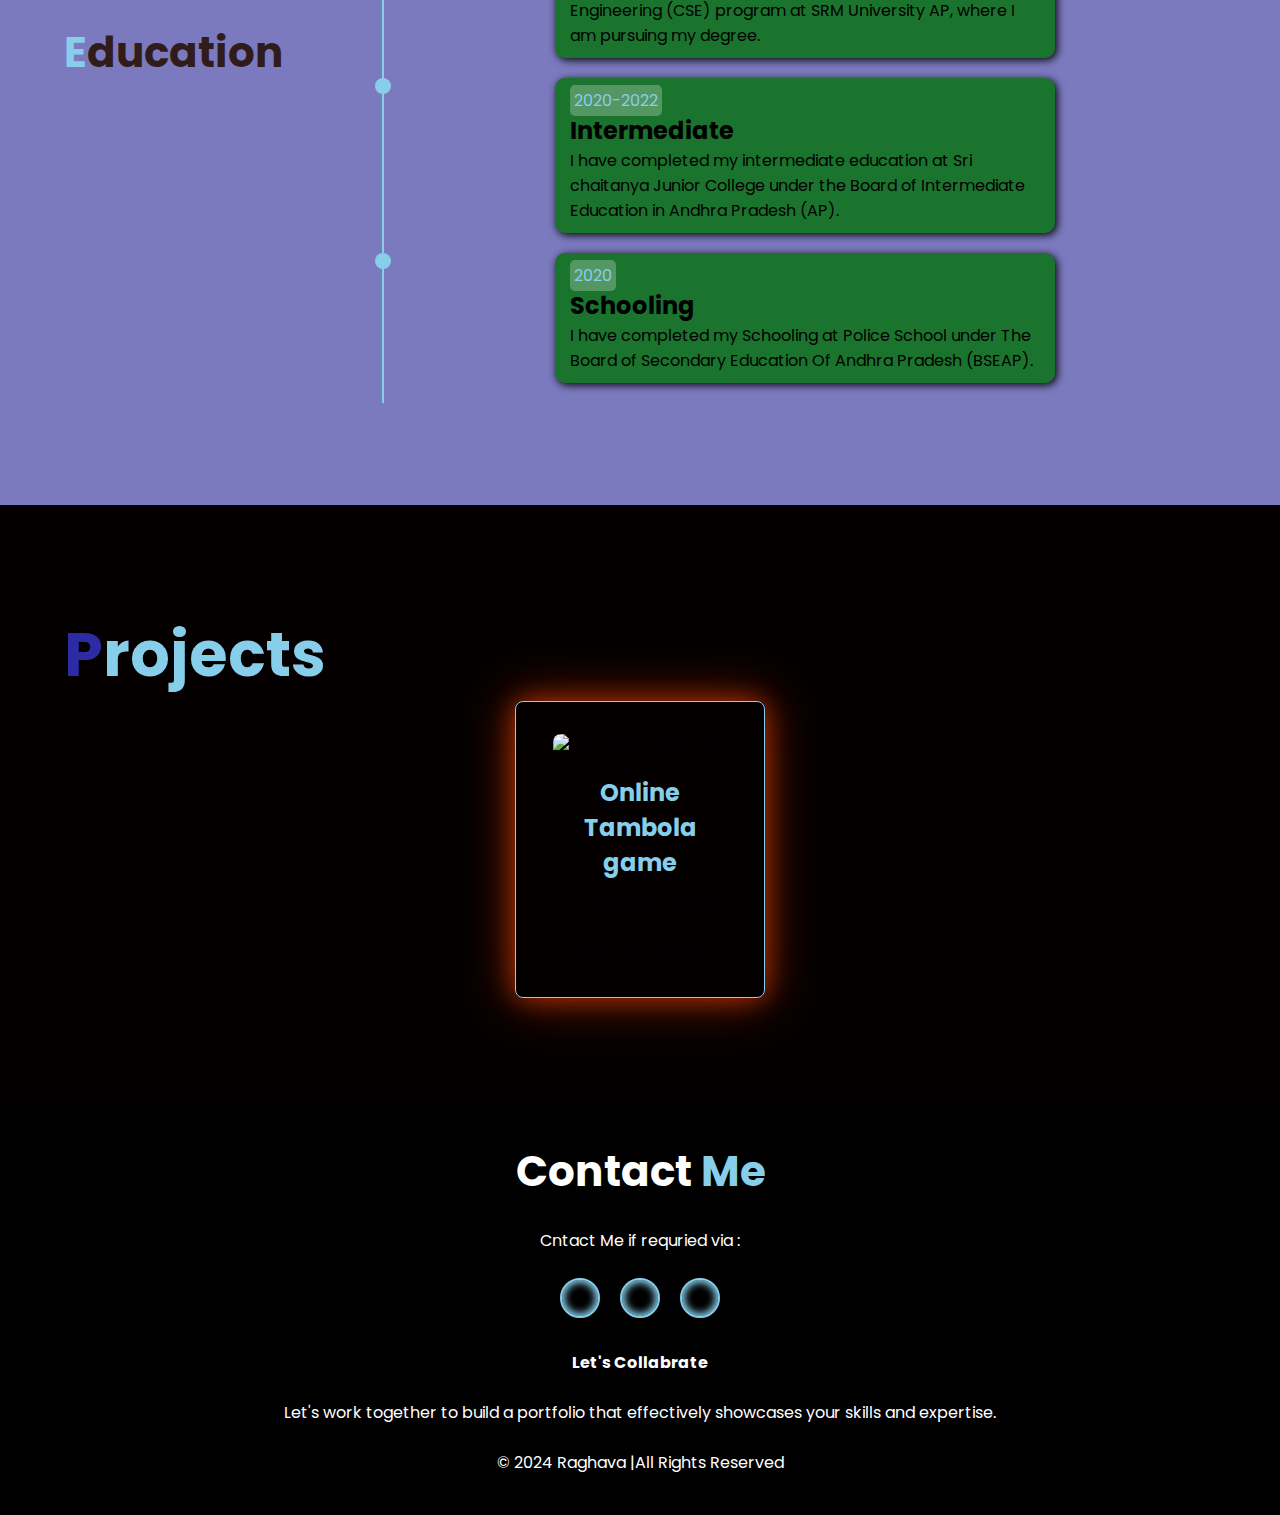
==== commit 68d1a037: "Update index.html" ====
--- a/index.html
+++ b/index.html
@@ -496,11 +496,11 @@
 
                <div class="btn-box">
                 <p style="color: aqua;"> Download my resume here </p>
-                <a href="AP22110011428.PDF" download class="btn-1">Download</a>
+                <a href="my-portifolio/AP22110011428.PDF" download class="btn-1">Download</a>
                </div>
         </div>
         <div class="img-box">
-            <img src="my.jpg" alt="img">
+            <img src="my-portifolio/my.jpg" alt="img">
         </div>
     </section>
     <section class="about" id="about">
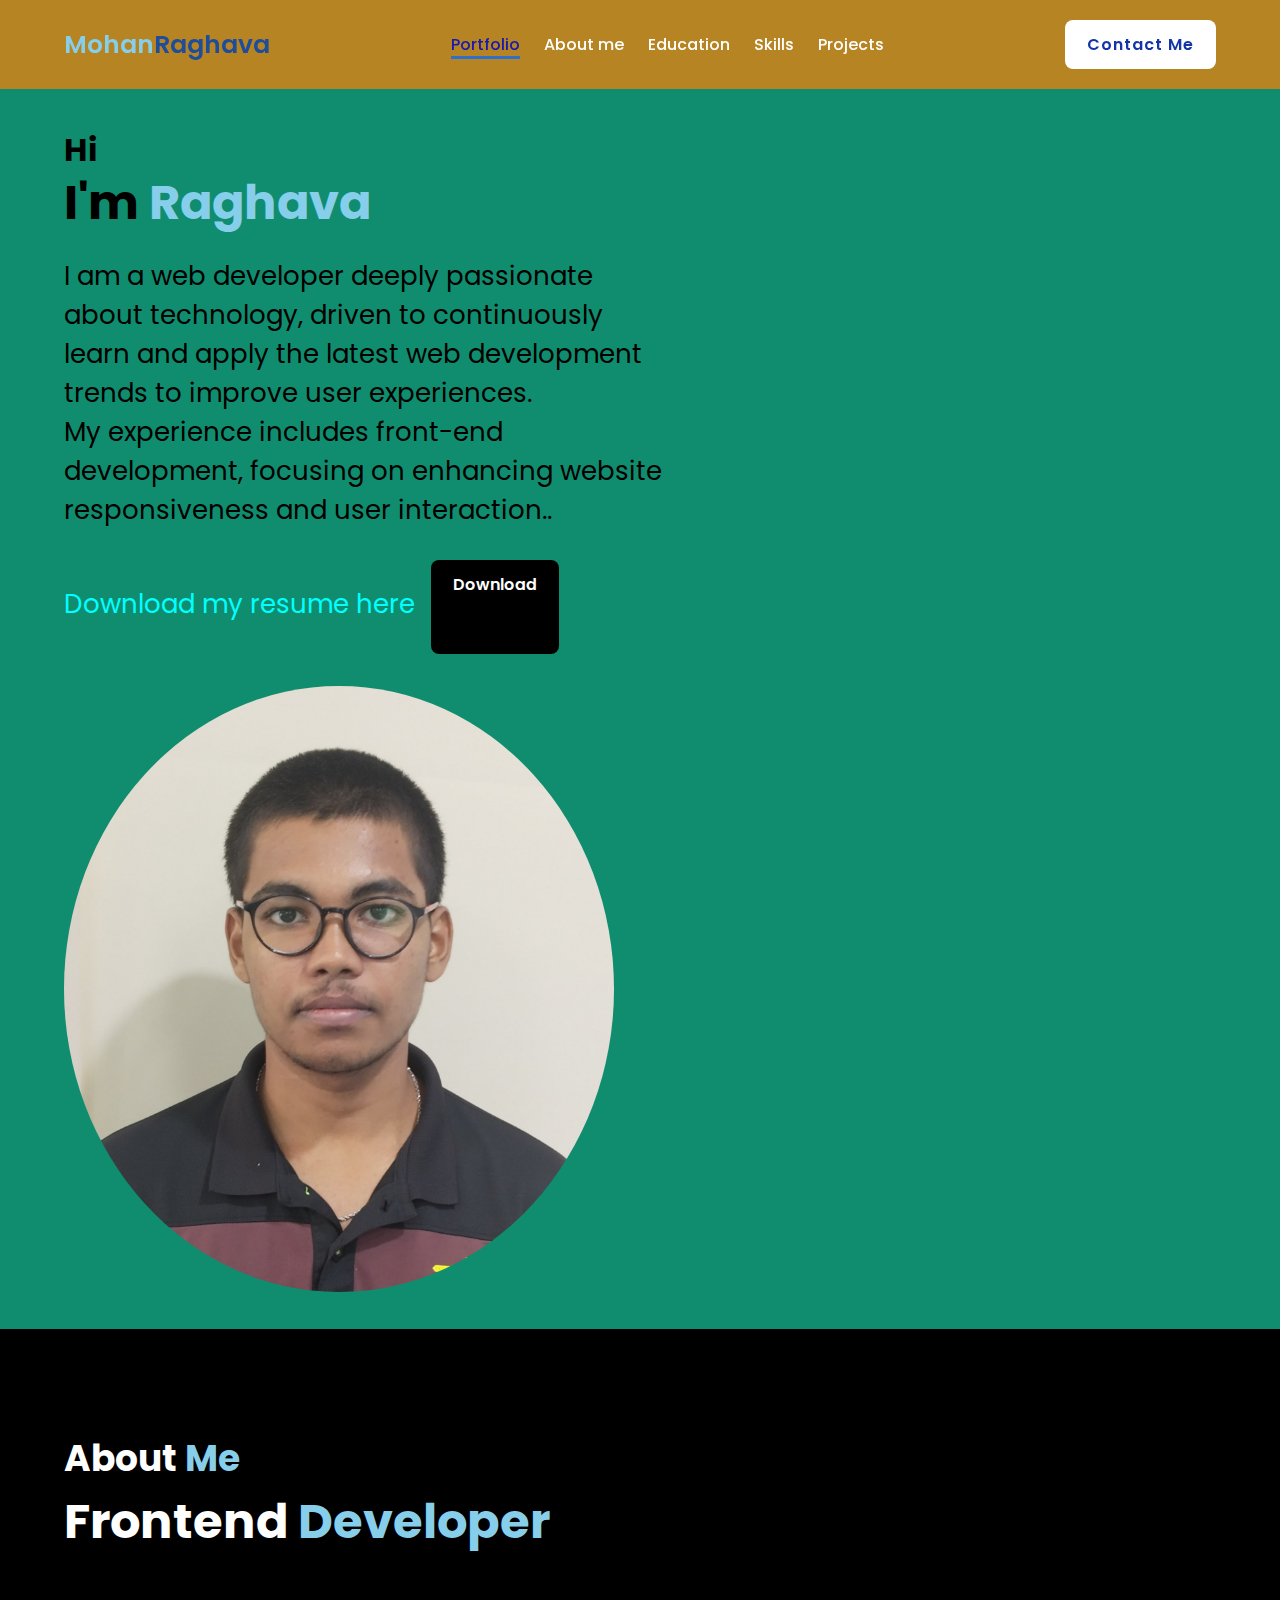
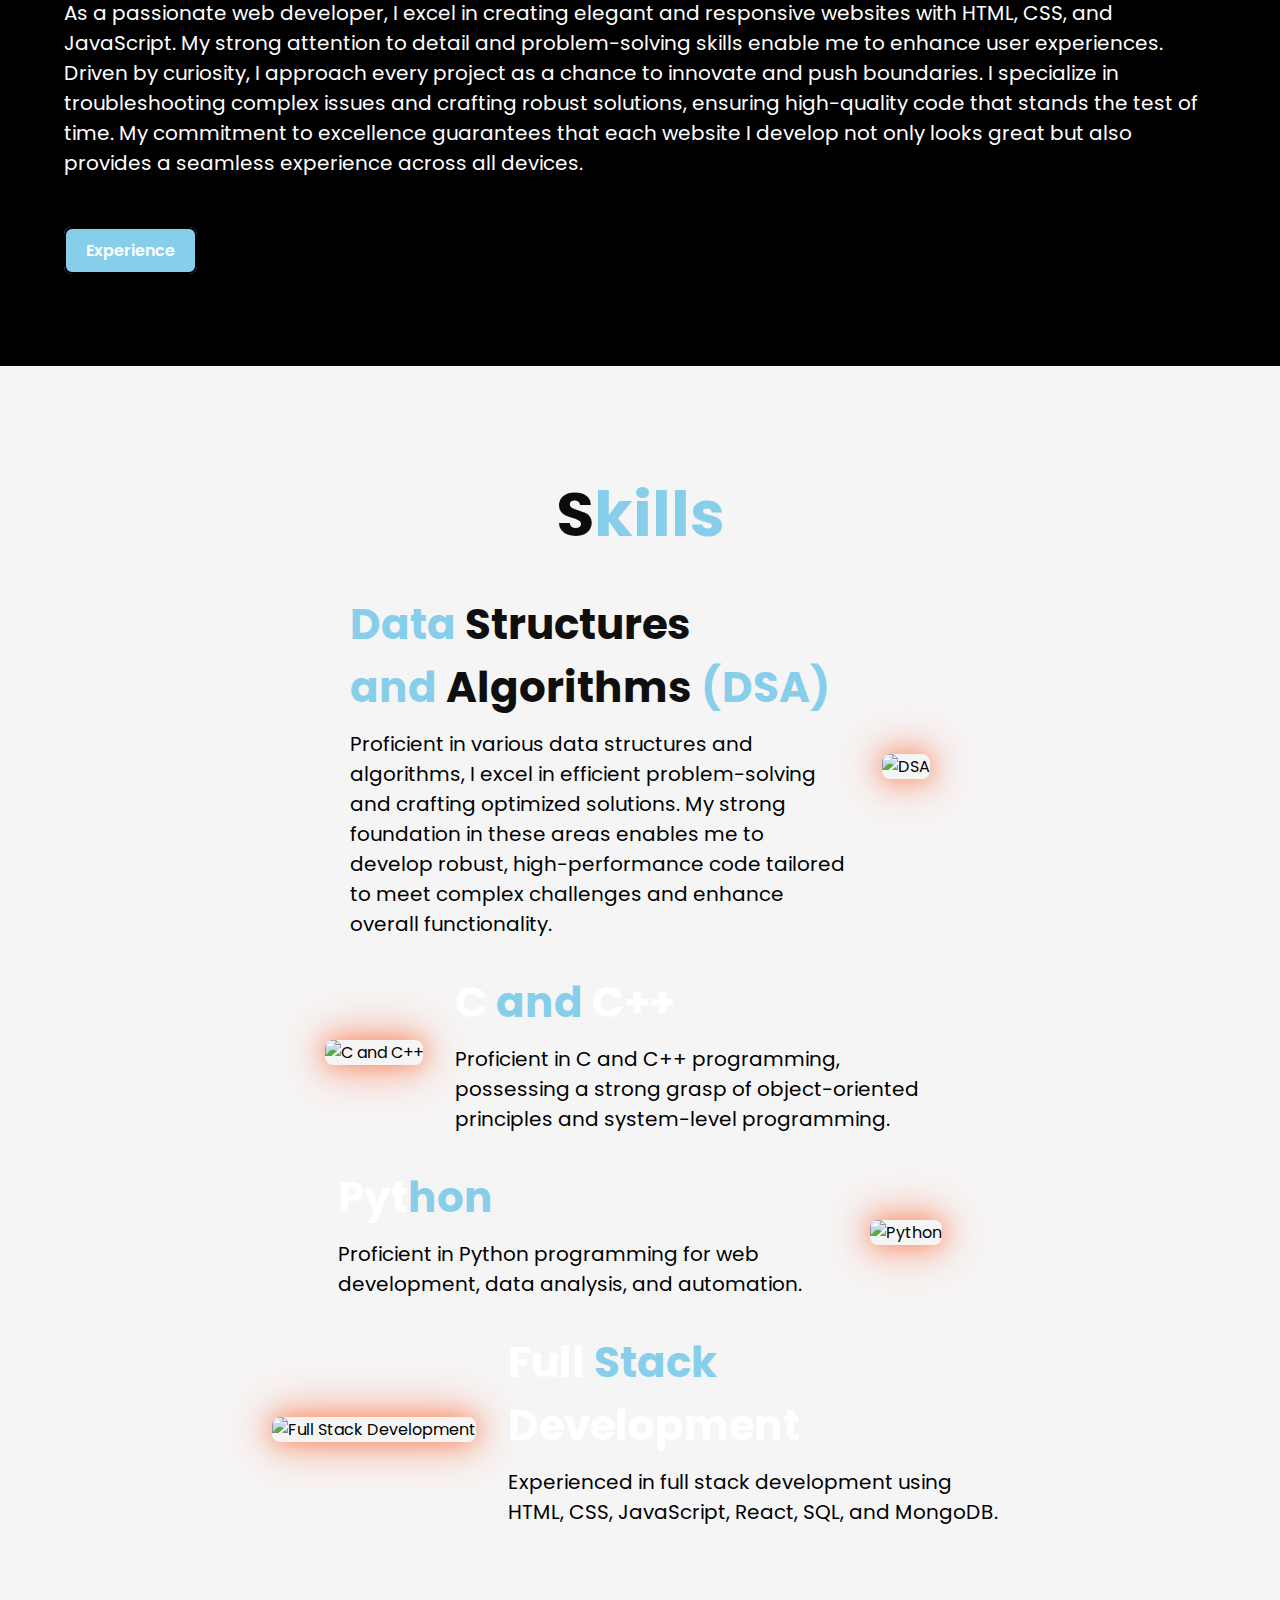
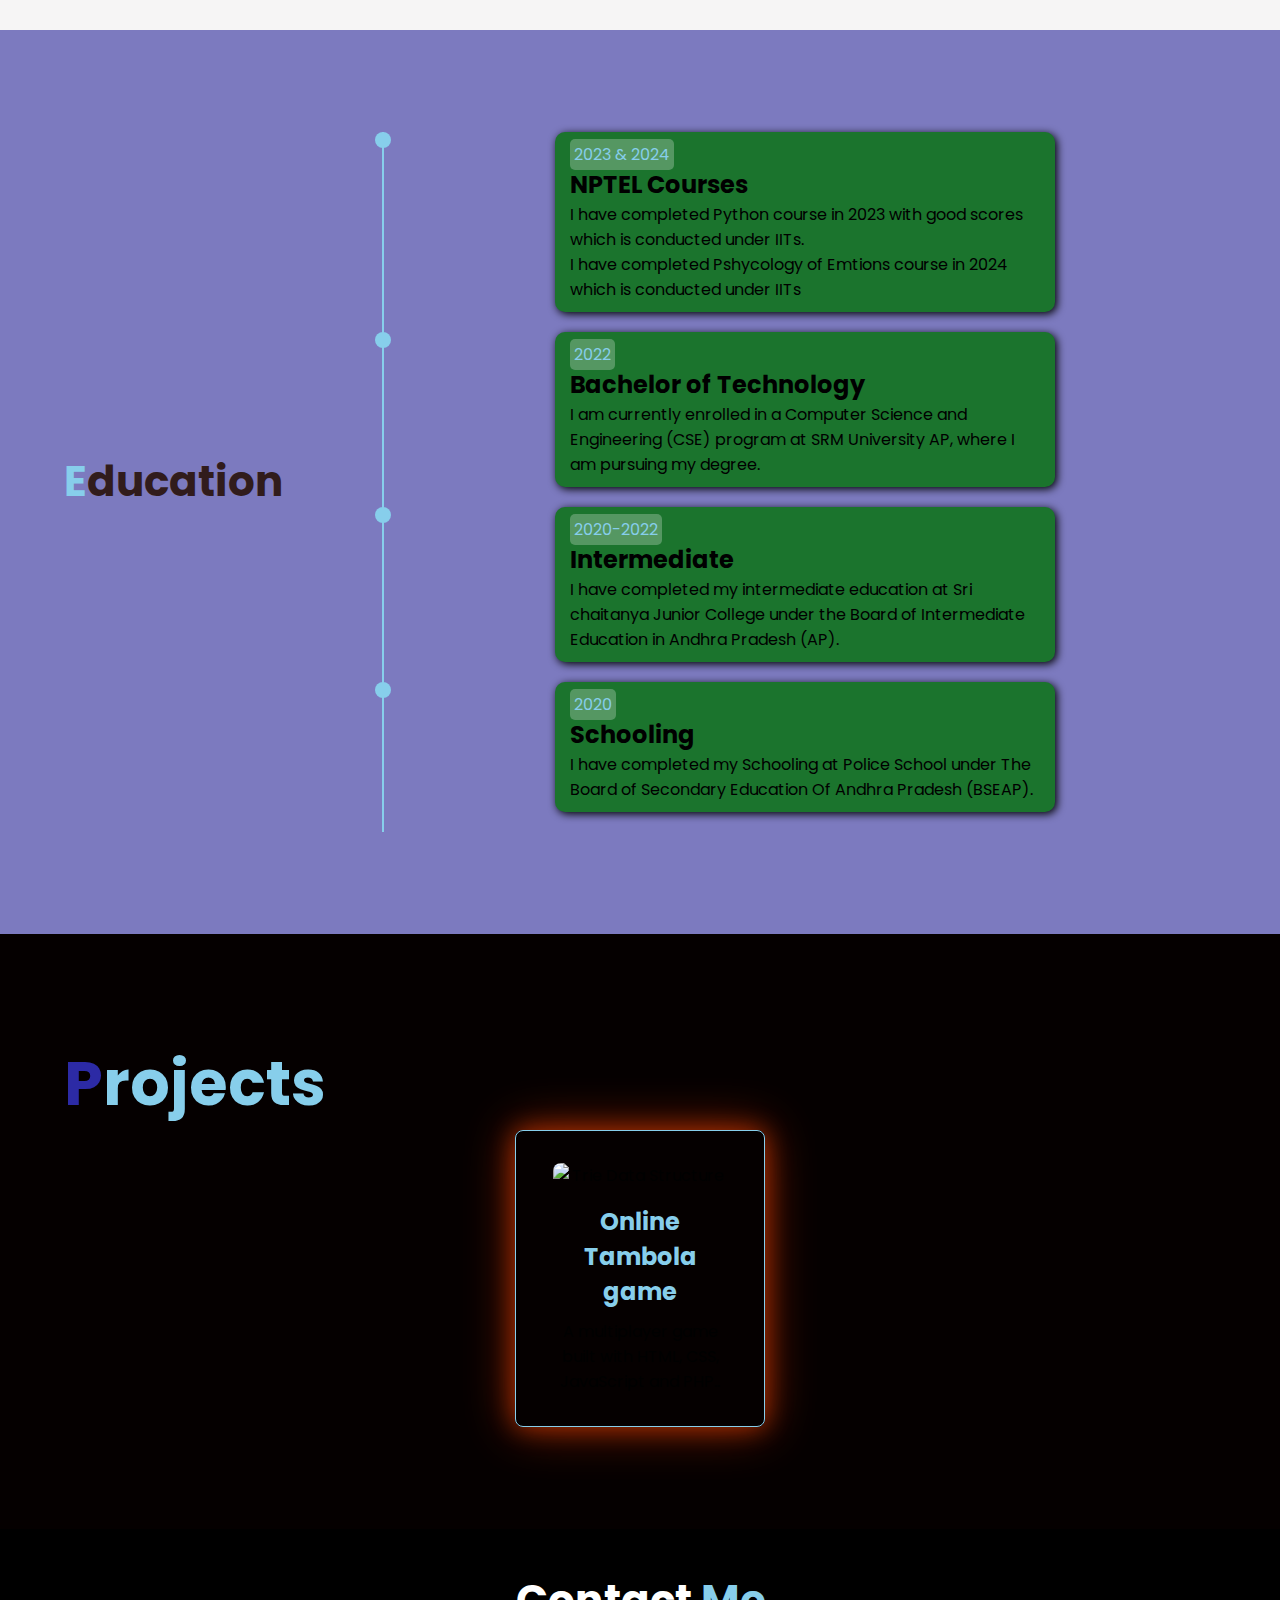
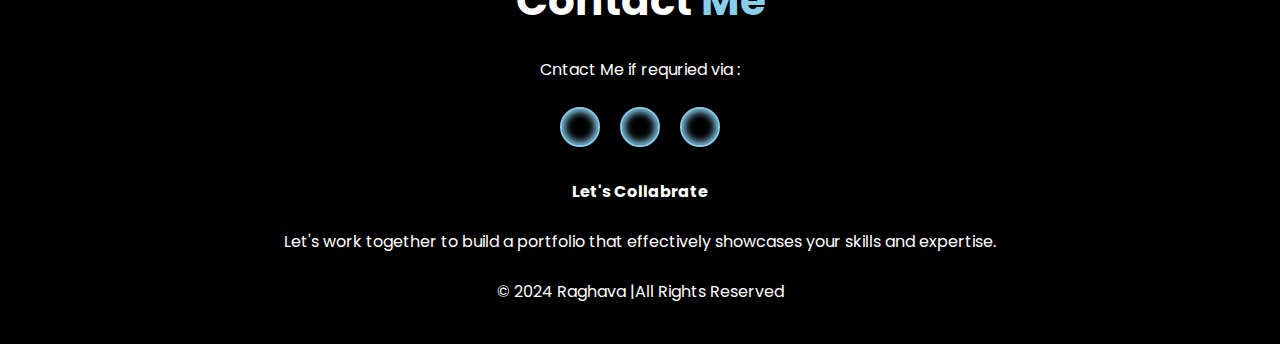
==== commit f7e42d46: "Update index.html" ====
--- a/index.html
+++ b/index.html
@@ -496,11 +496,11 @@
 
                <div class="btn-box">
                 <p style="color: aqua;"> Download my resume here </p>
-                <a href="my-portifolio/AP22110011428.PDF" download class="btn-1">Download</a>
+                <a href="AP22110011428.PDF" download class="btn-1">Download</a>
                </div>
         </div>
         <div class="img-box">
-            <img src="my-portifolio/my.jpg" alt="img">
+            <img src="my.jpg" alt="img">
         </div>
     </section>
     <section class="about" id="about">
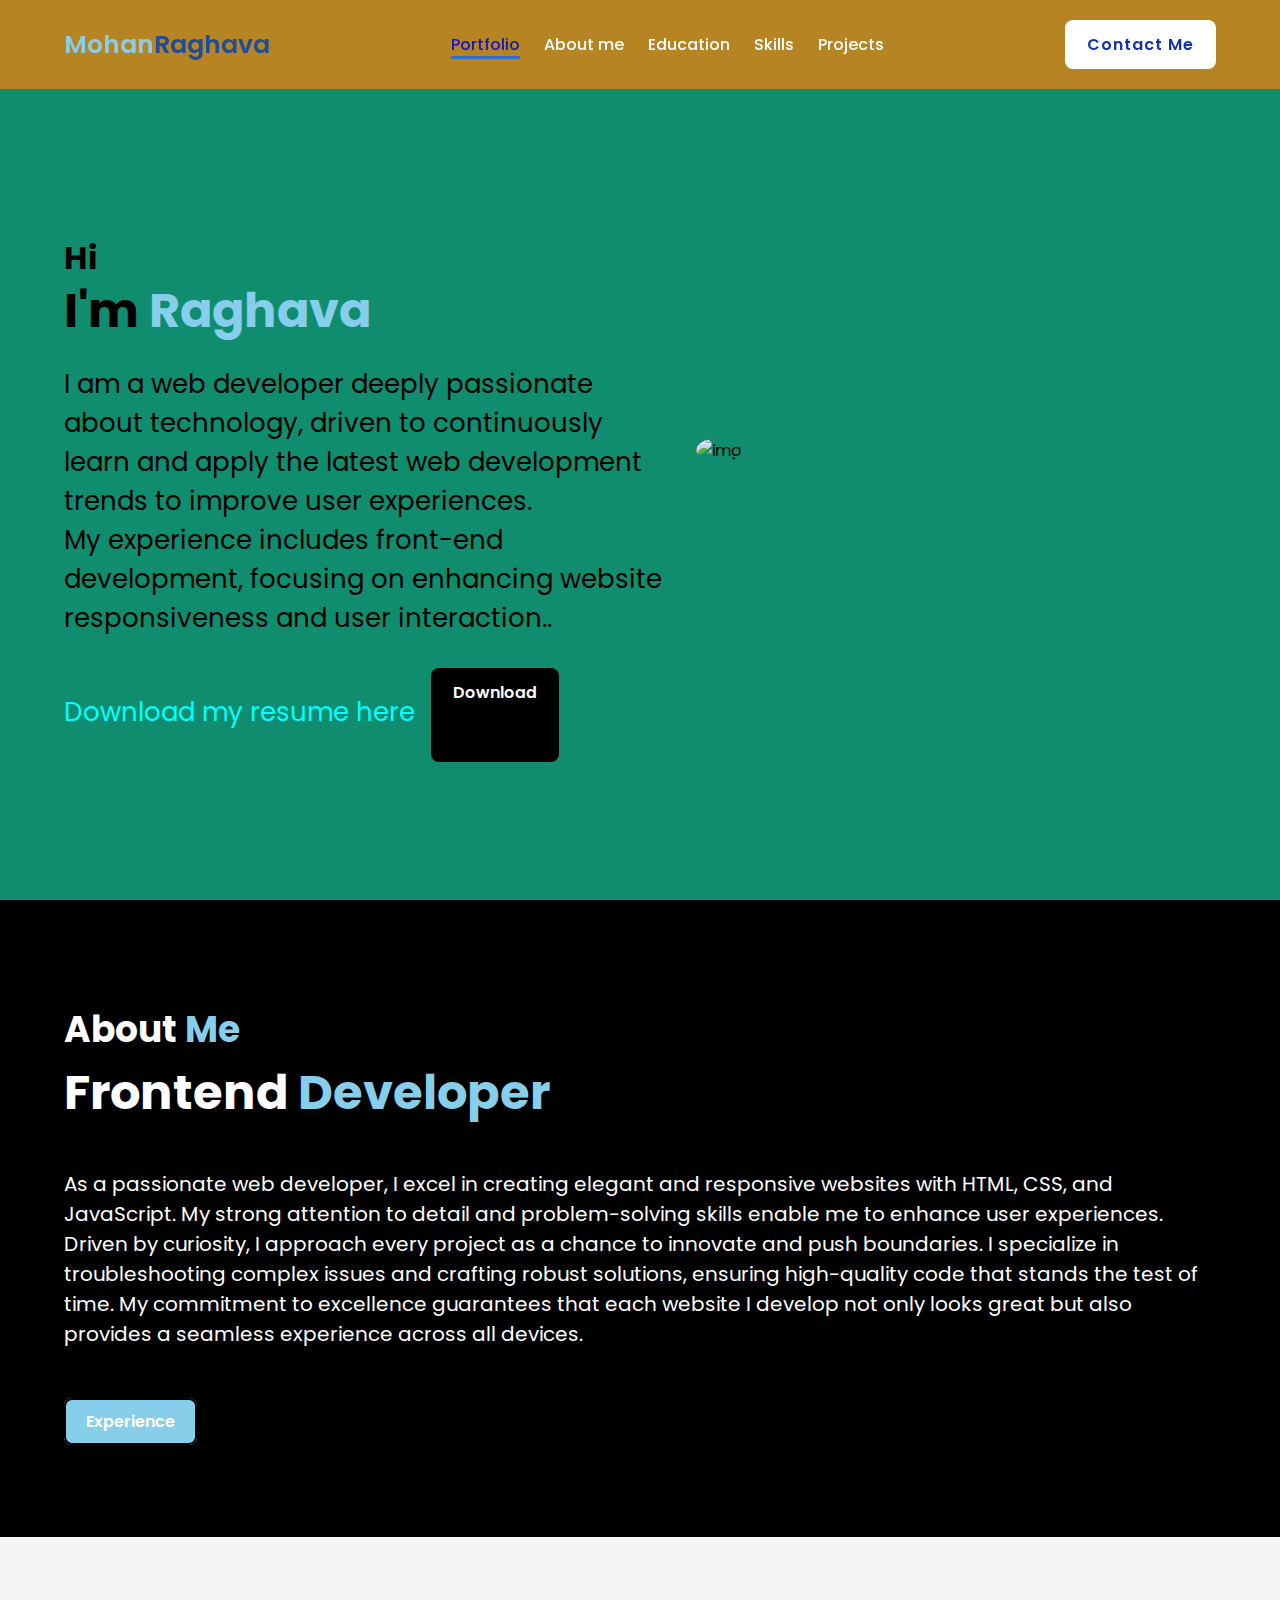
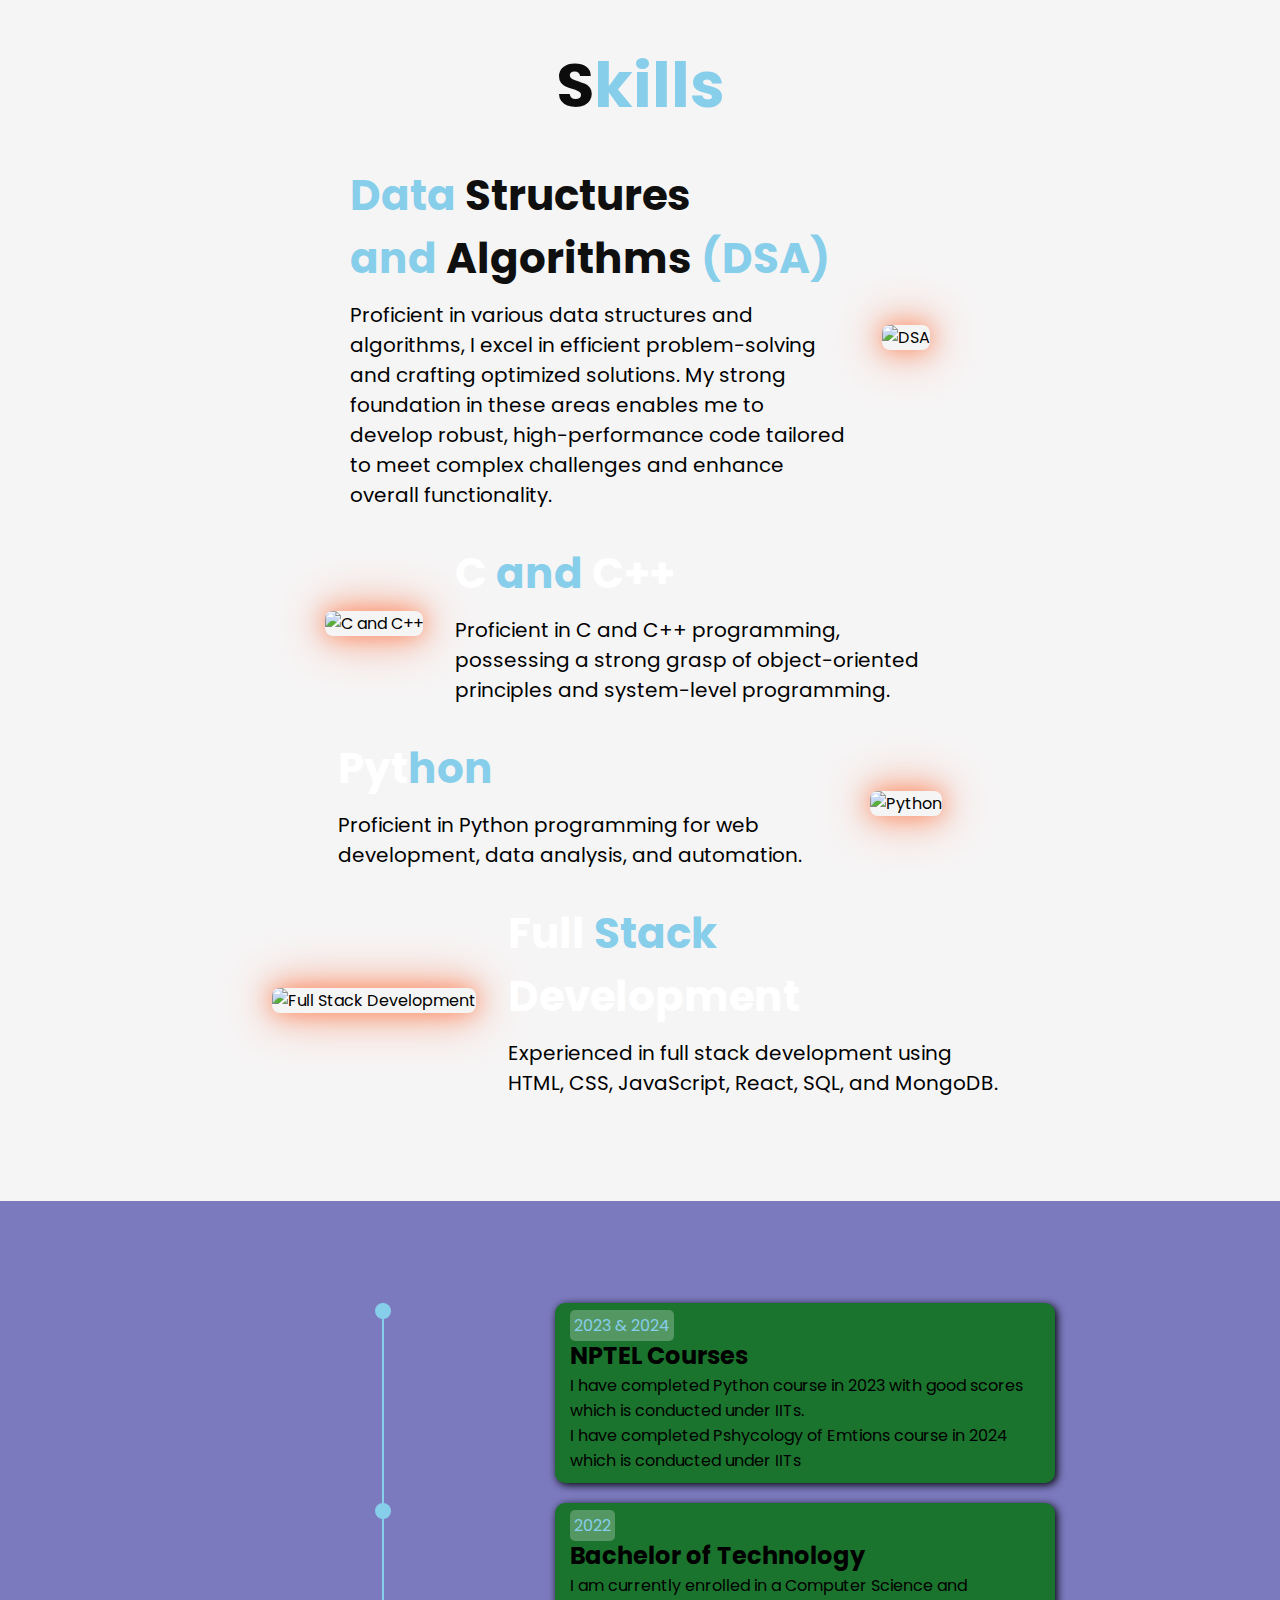
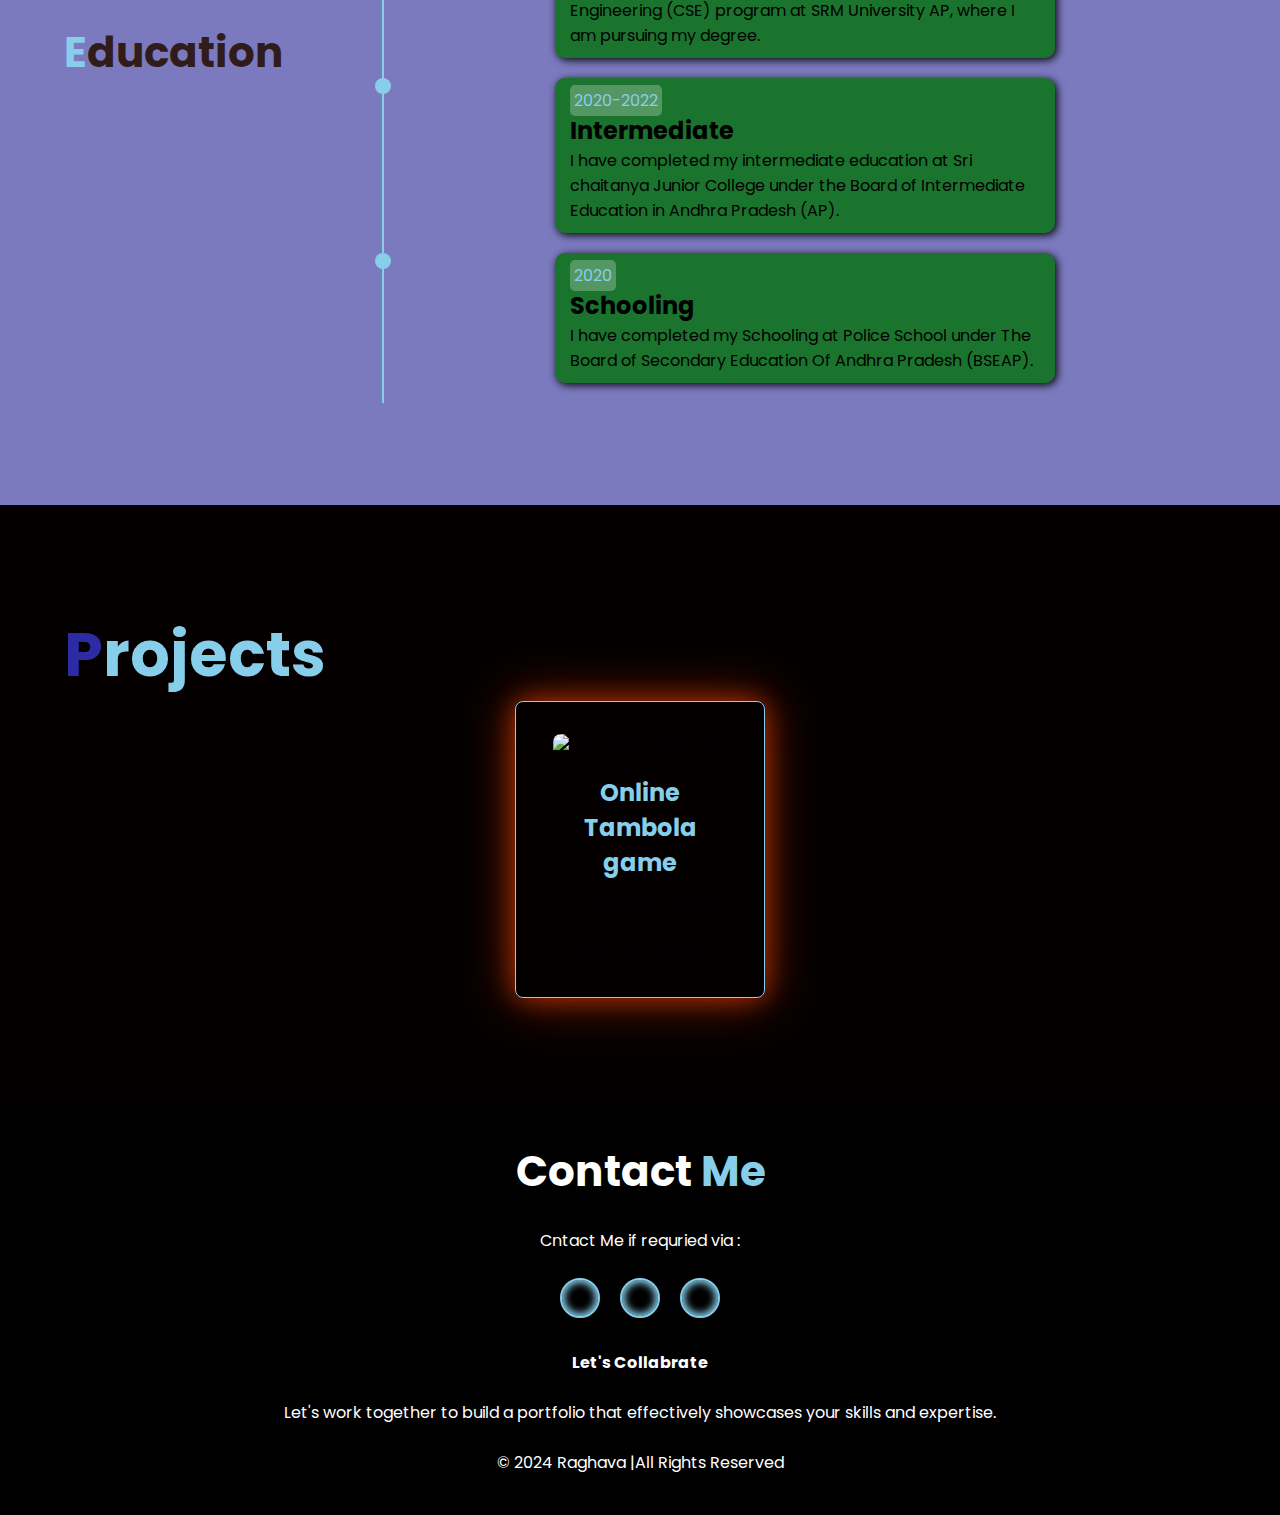
==== commit 39e3acb0: "Update index.html" ====
--- a/index.html
+++ b/index.html
@@ -496,11 +496,11 @@
 
                <div class="btn-box">
                 <p style="color: aqua;"> Download my resume here </p>
-                <a href="AP22110011428.PDF" download class="btn-1">Download</a>
+                <a href="my-portifolio/AP22110011428.PDF" download class="btn-1">Download</a>
                </div>
         </div>
         <div class="img-box">
-            <img src="my.jpg" alt="img">
+            <img src="my-portifolio/my.jpg" alt="img">
         </div>
     </section>
     <section class="about" id="about">
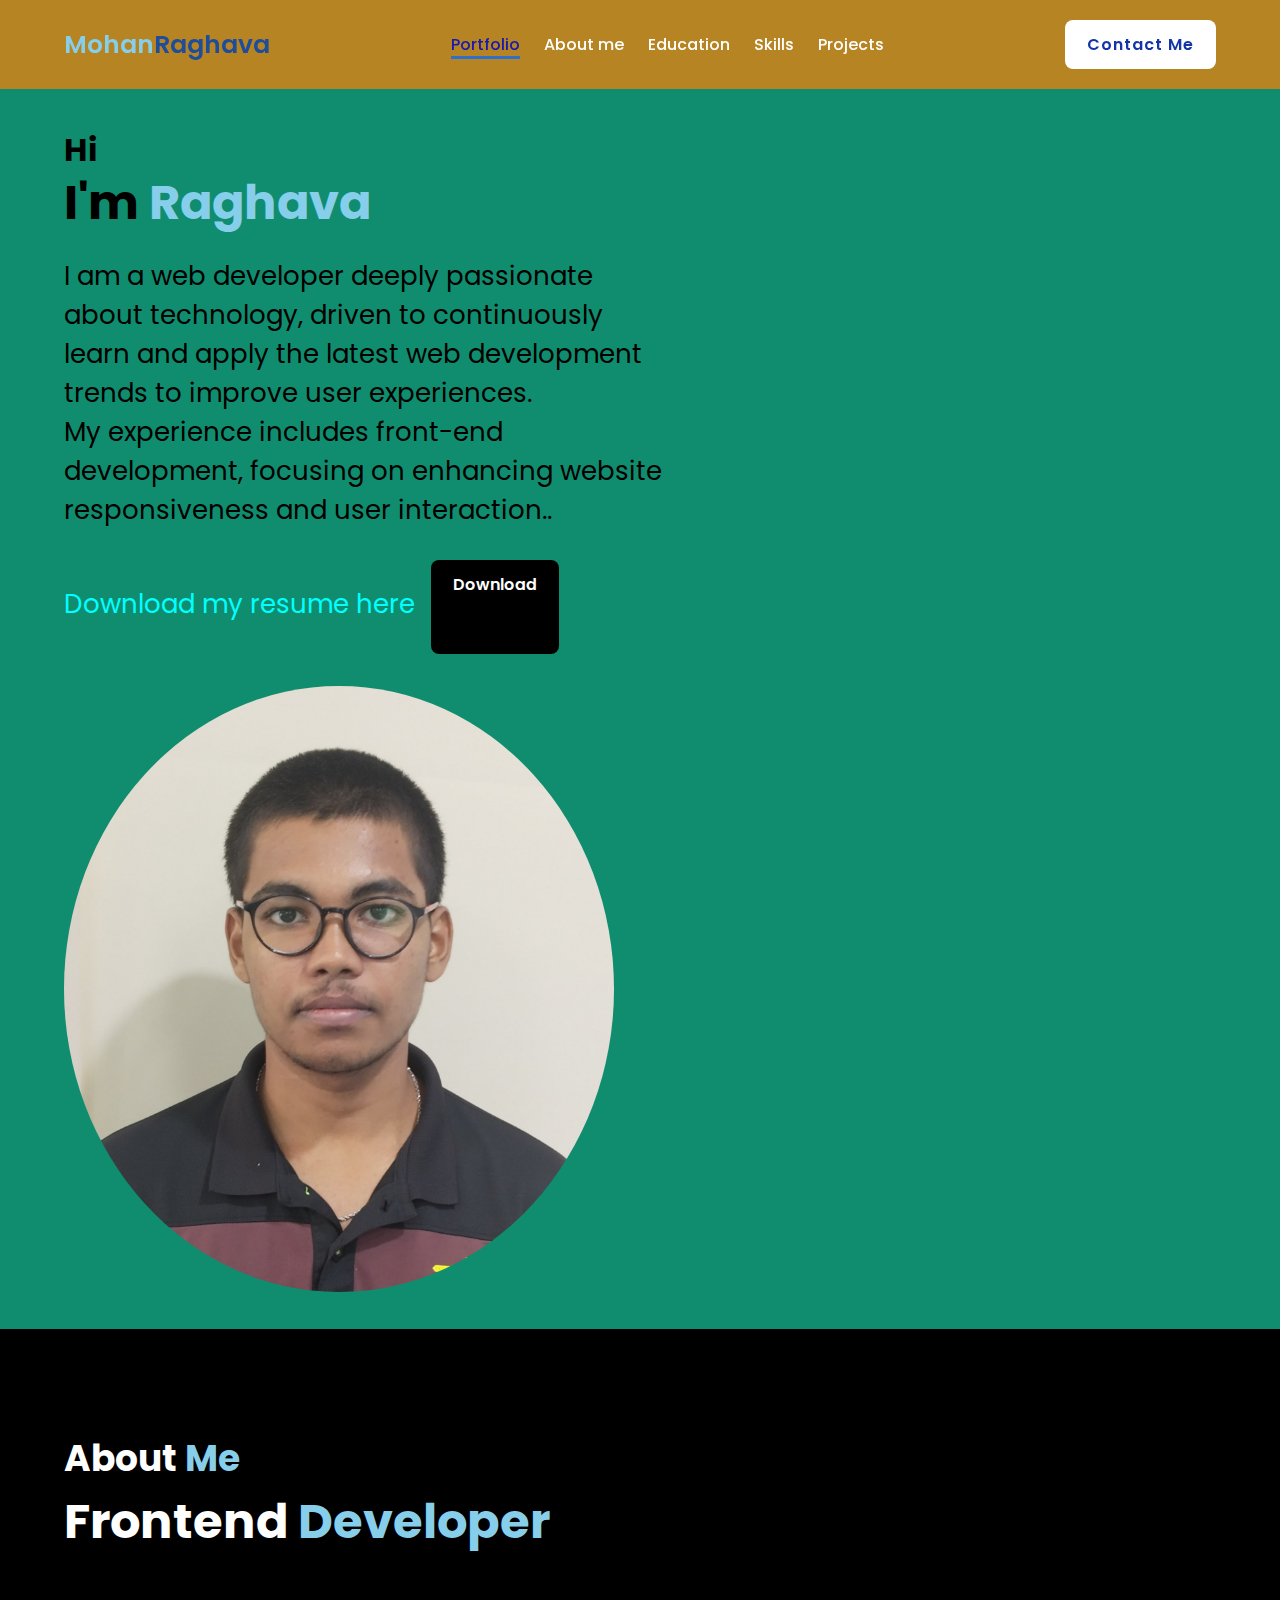
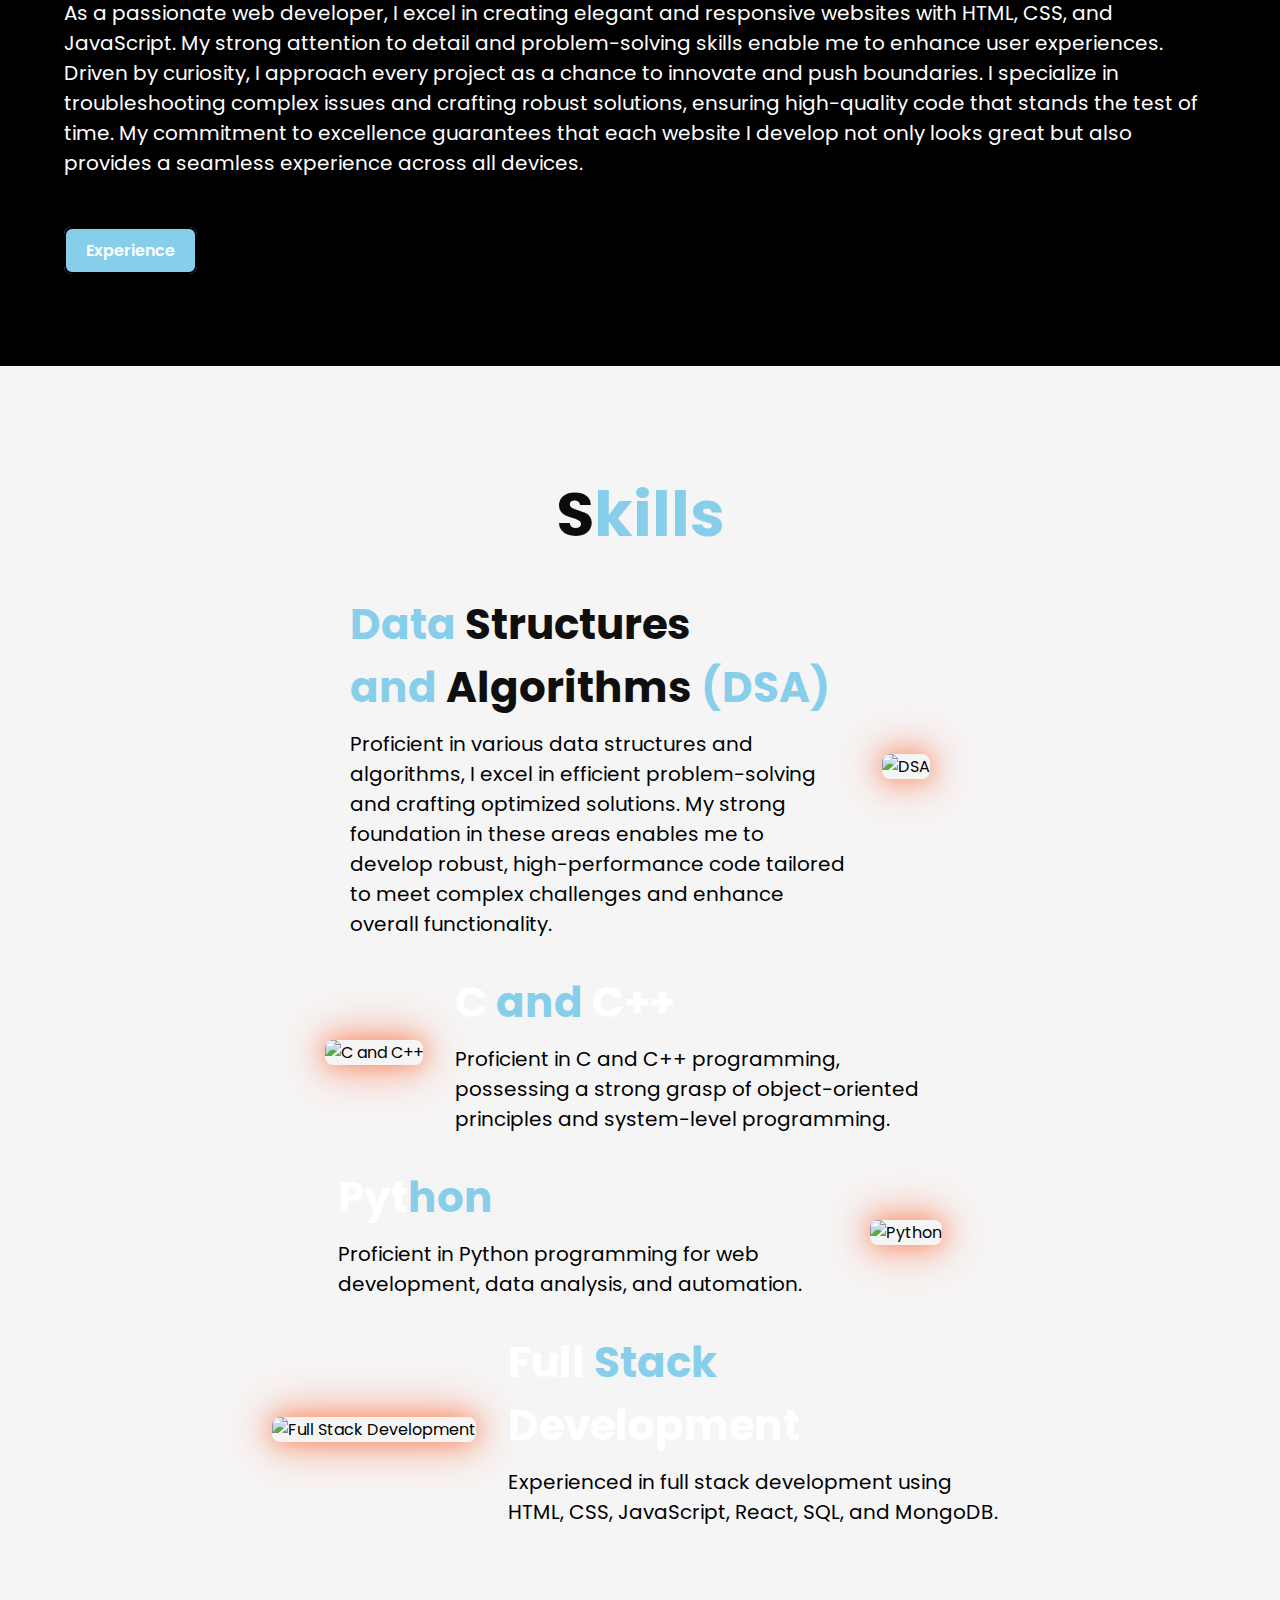
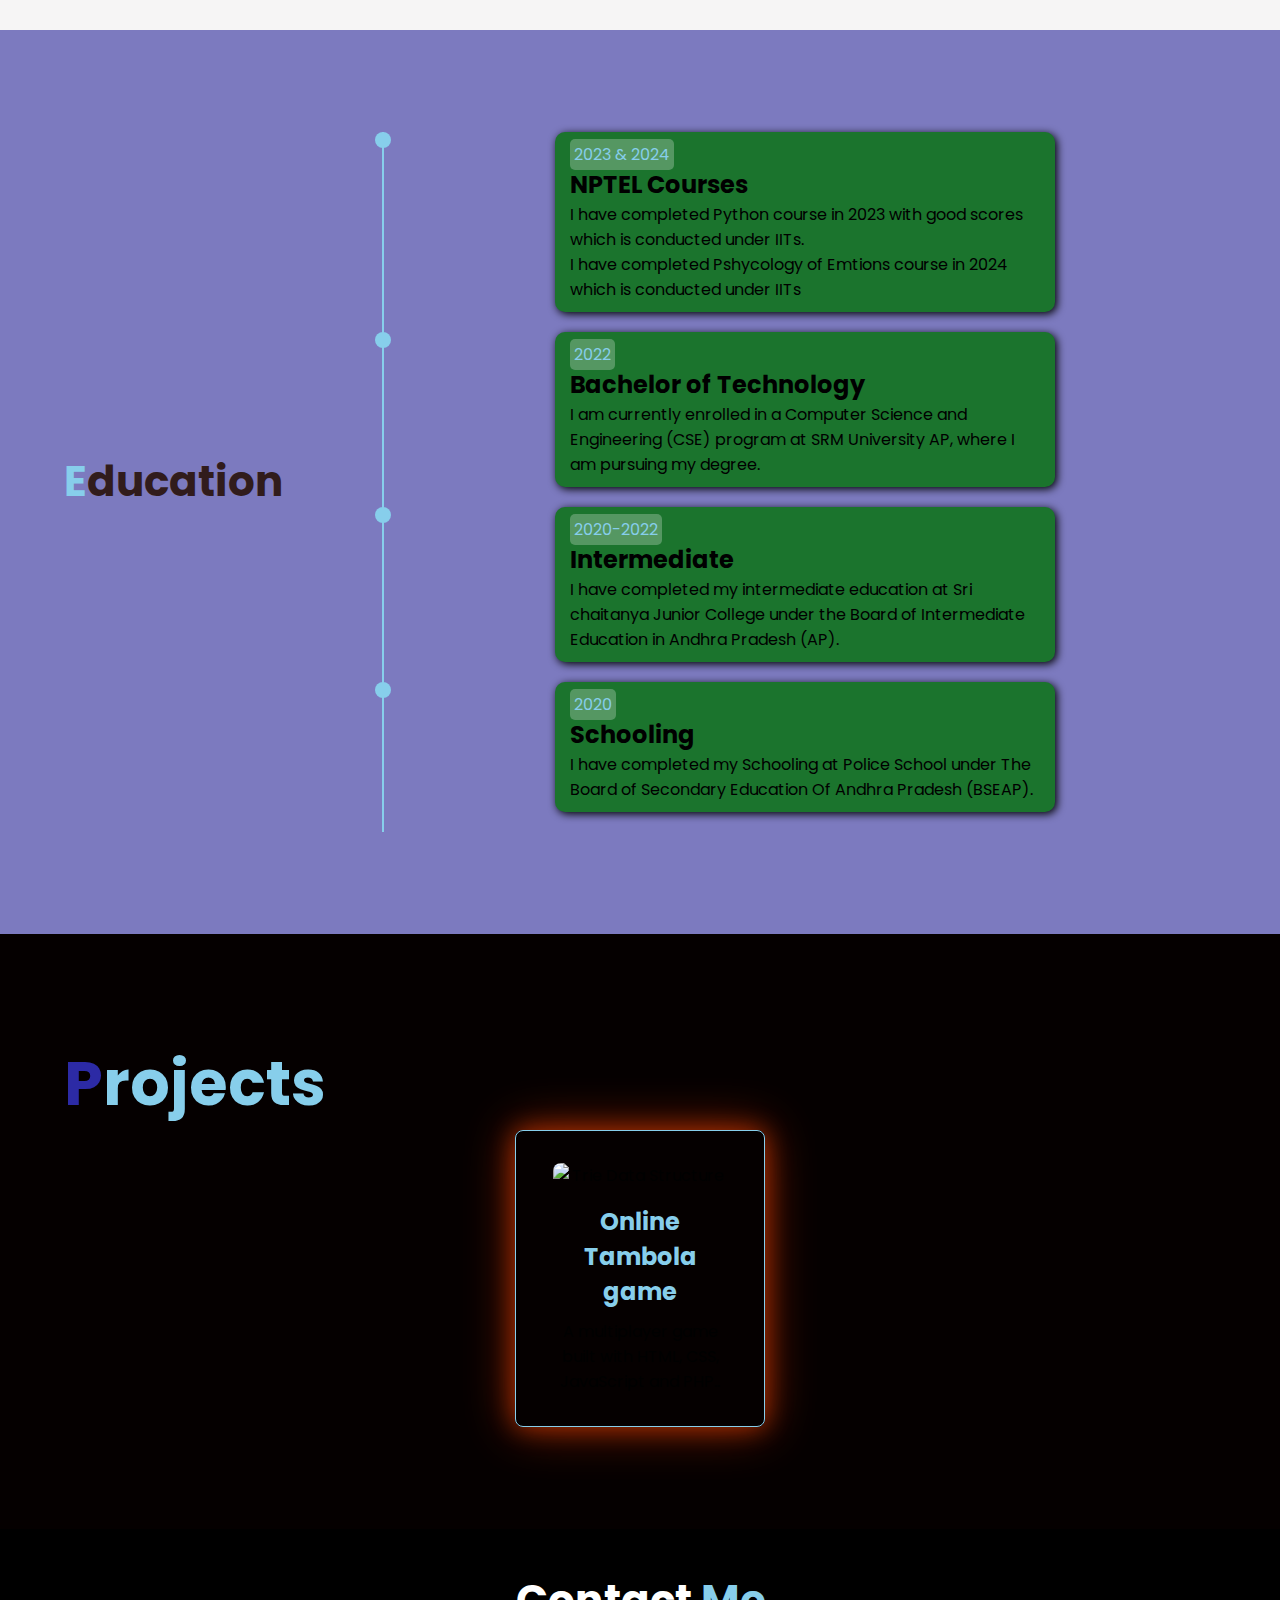
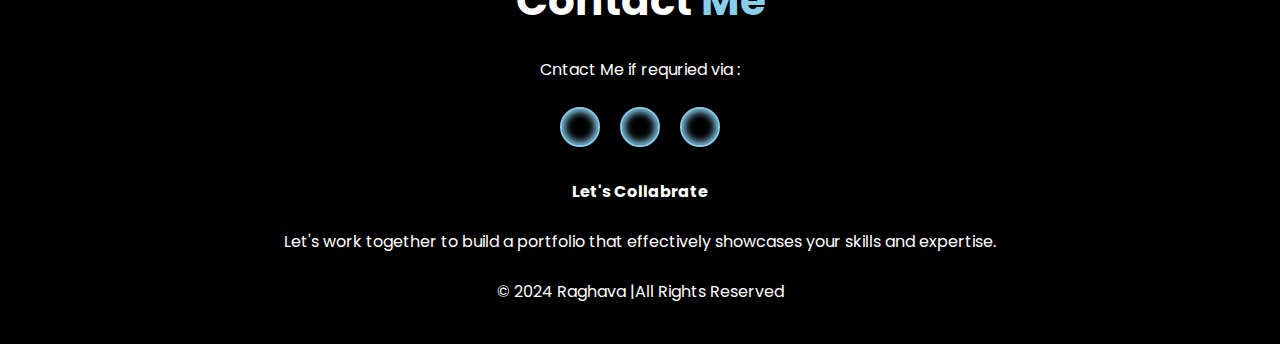
==== commit 48cf4667: "Update index.html" ====
--- a/index.html
+++ b/index.html
@@ -496,11 +496,11 @@
 
                <div class="btn-box">
                 <p style="color: aqua;"> Download my resume here </p>
-                <a href="my-portifolio/AP22110011428.PDF" download class="btn-1">Download</a>
+                <a href="AP22110011428.PDF" download class="btn-1">Download</a>
                </div>
         </div>
         <div class="img-box">
-            <img src="my-portifolio/my.jpg" alt="img">
+            <img src="my.jpg" alt="img">
         </div>
     </section>
     <section class="about" id="about">
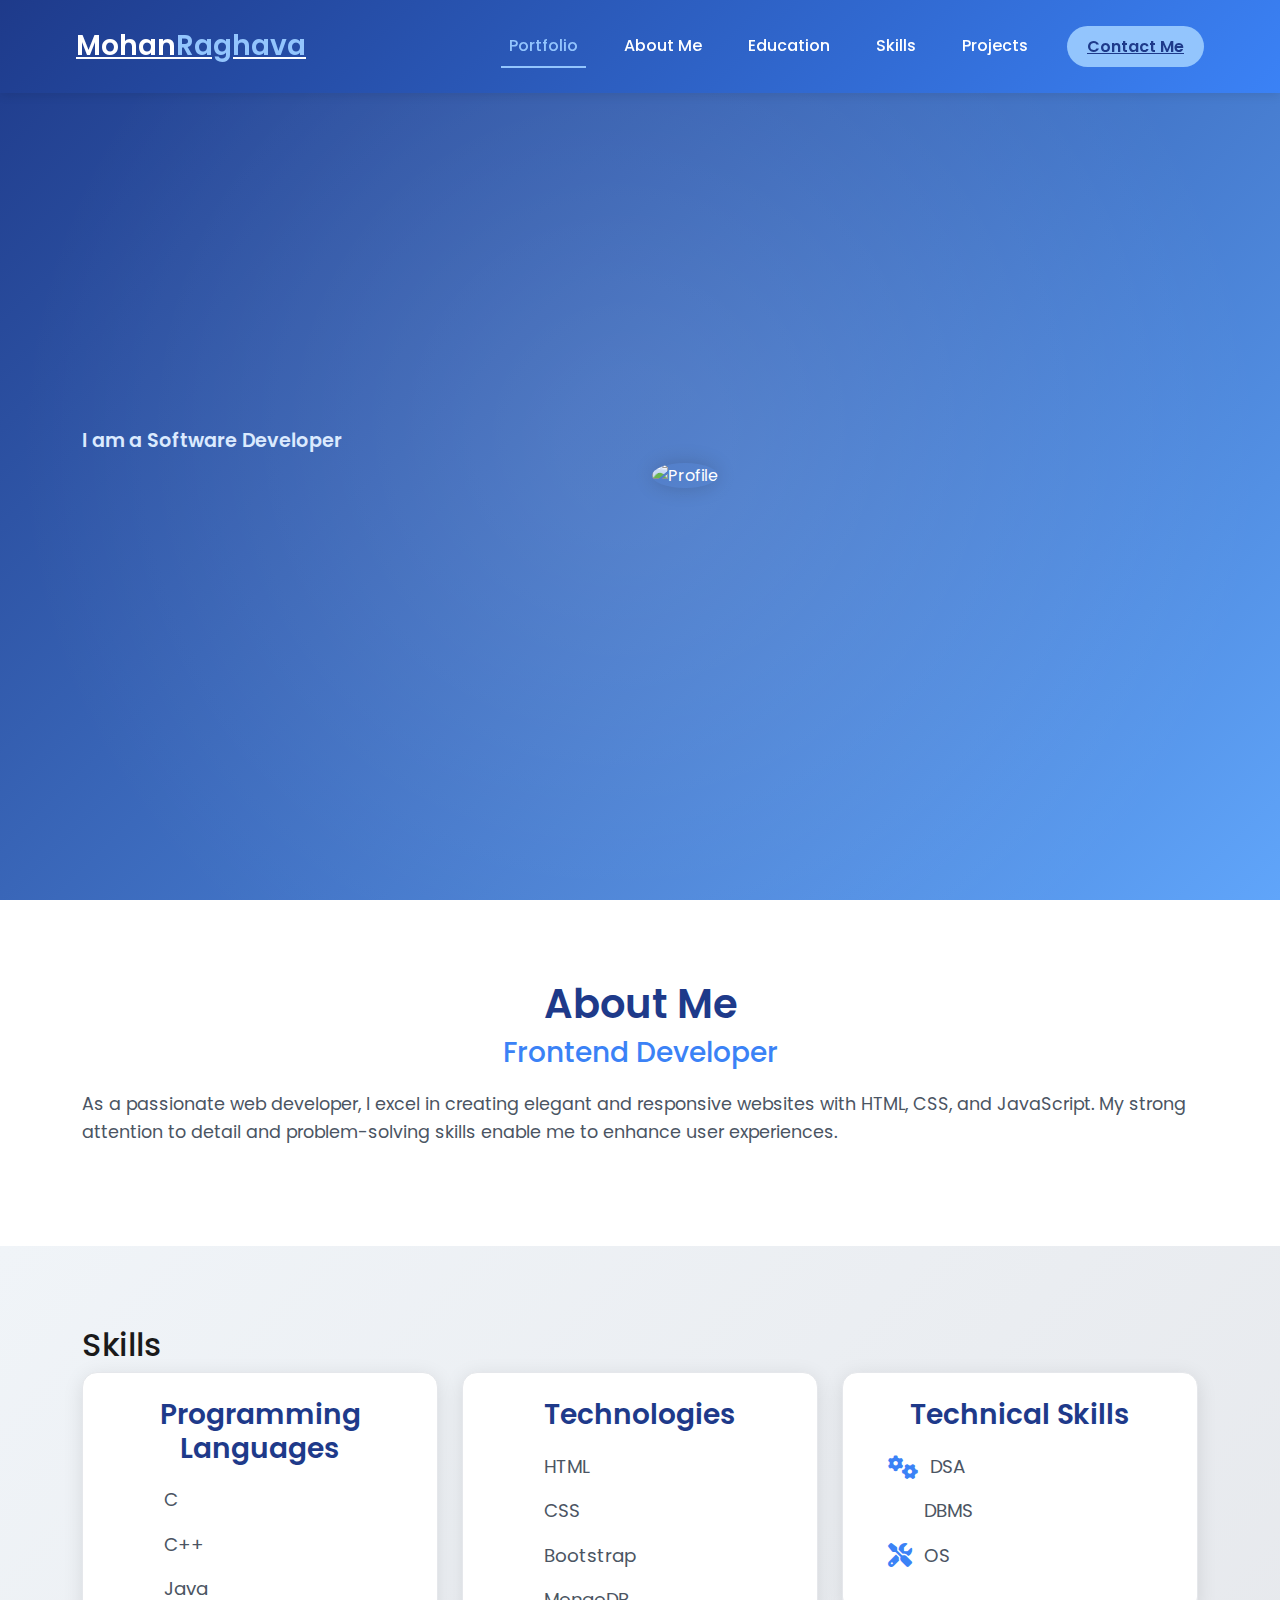
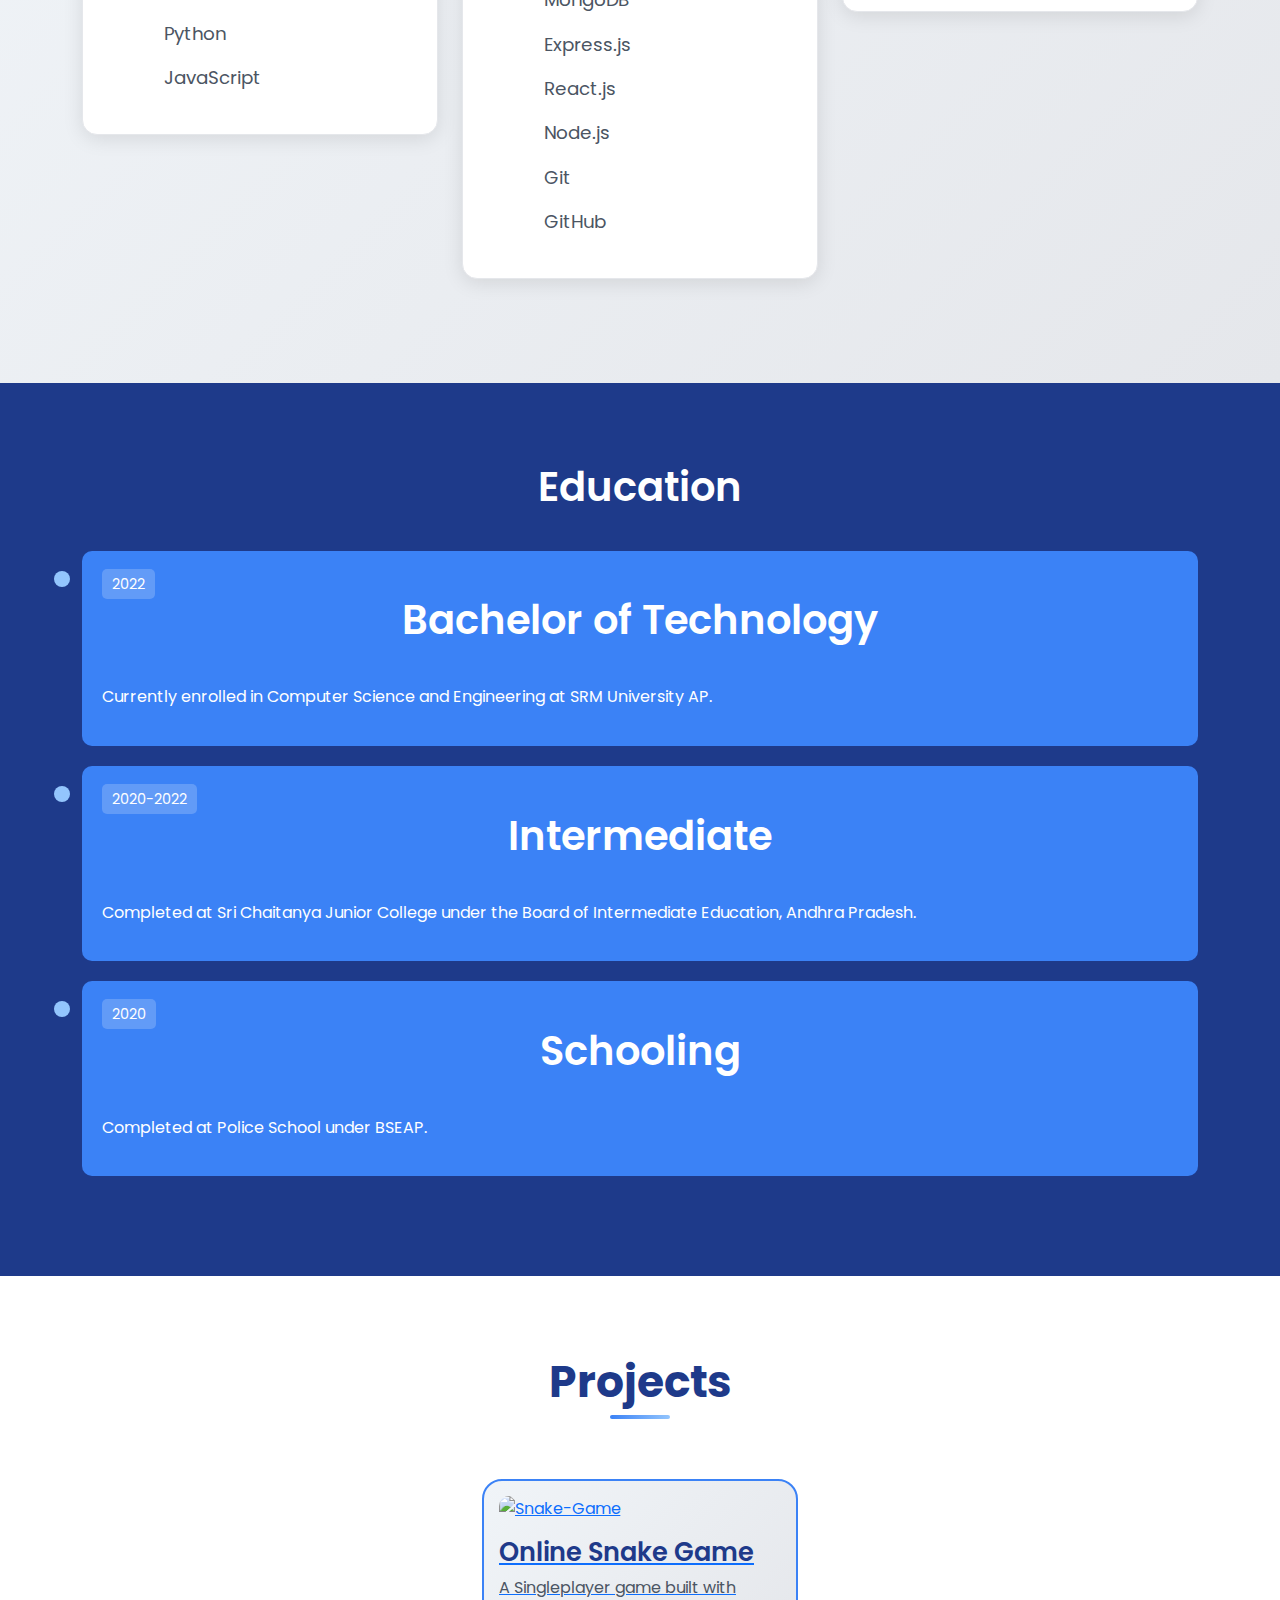
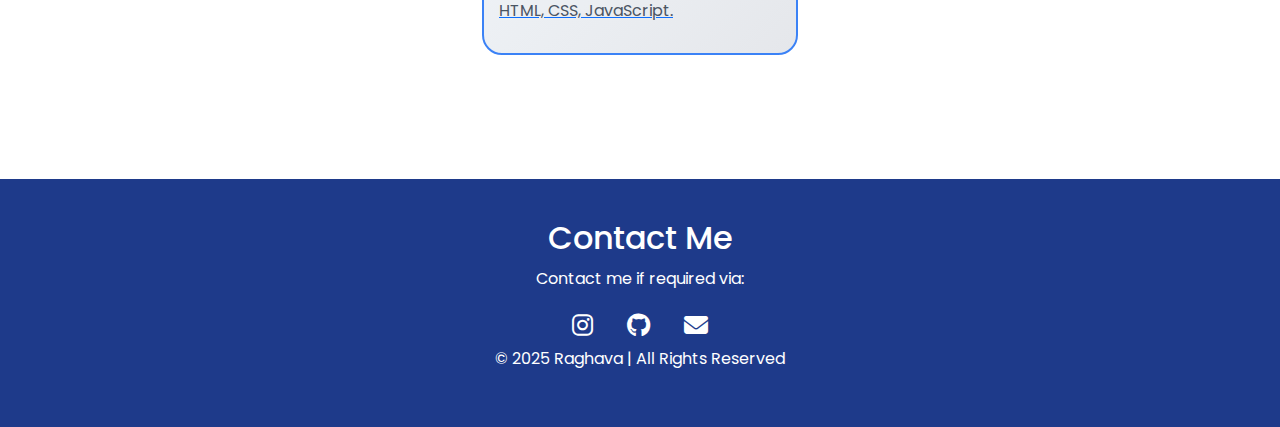
==== commit 1942dc66: "Add files via upload" ====
--- a/index.html
+++ b/index.html
@@ -1,669 +1,228 @@
-<!DOCTYPE html>
-<html lang="en">
-<head>
-    <meta charset="UTF-8">
-    <meta name="viewport" content="width=device-width, initial-scale=1.0">
-    <title>My Portfolio</title>
-    <style>
-        @import url("https://fonts.googleapis.com/css2?family=Poppins:ital,wght@0,100;0,200;0,300;0,400;0,500;0,600;0,700;0,800;0,900;1,100;1,200;1,300;1,400;1,500;1,600;1,700;1,800;1,900&display=swap");
-* {
-    margin: 0;
-    padding: 0;
-    box-sizing: border-box;
-    font-family: 'Poppins', sans-serif;
-    text-decoration: none;
-    list-style: none;
-}
-.header {
-    position: fixed;
-    top: 0;
-    left: 0;
-    width: 100%;
-    padding: 20px 5%;
-    background: rgba(224, 130, 16, 0.8);
-    backdrop-filter: blur(10px);
-    display: flex;
-    justify-content: space-between;
-    align-items: center;
-    z-index: 100;
-}
-.logo {
-    font-size: 25px;
-    color: rgb(31, 77, 153);
-    font-weight: 600;
-    transition: 0.3s ease;
-}
-.logo:hover {
-    color: skyblue;
-    text-shadow: 0 0 25px skyblue, 0 0 50px skyblue;
-    transform: scale(1.1);
-}
-span {
-    color: skyblue;
-}
-.navbar a {
-    font-size: 16px;
-    color: white;
-    font-weight: 500;
-    margin: 0 10px;
-    border-bottom: 3px solid transparent;
-    transition: 0.3s ease;
-}
-.navbar a:hover,
-.navbar a.active {
-    color: rgb(22, 25, 178);
-    border-bottom: 3px solid rgb(46, 112, 203);
-}
-.contact {
-    padding: 10px 20px;
-    background-color: white;
-    color: rgb(20, 53, 170);
-    border: 2px solid transparent;
-    border-radius: 8px;
-    font-size: 16px;
-    letter-spacing: 1px;
-    font-weight: 600;
-    transition: 0.3s ease;
-}
-.contact:hover {
-    background-color: rgb(201, 206, 151);
-    box-shadow: 0 0 25px skyblue;
-    color: white;
-}
-.home {
-    width: 100%;
-    min-height: 100vh;
-    background: rgb(16, 141, 110);
-    display: flex;
-    align-items: center;
-    gap: 2em;
-    padding: 30px 5%;
-    flex-wrap: wrap;
-}
-.home-content {
-    max-width: 600px;
-}
-.home-content h3 {
-    font-size: 32px;
-}
-.home-content h1 {
-    font-size: 48px;
-    line-height: 1.2;
-}
-.home-content p {
-    font-size: 26px;
-    margin: 25px 0 30px;
-}
-.btn-box {
-    display: flex;
-    gap: 1em;
-    flex-wrap: wrap;
-}
-.btn-1,
-.btn-2 {
-    padding: 10px 20px;
-    font-size: 16px;
-    font-weight: 600;
-    cursor: pointer;
-}
-.btn-1 {
-    background-color: black;
-    color: white;
-    border: 2px solid transparent;
-    border-radius: 8px;
-    transition: 0.3s ease;
-}
-.btn-1:hover {
-    background-color: white;
-    color: black;
-    border: 2px solid black;
-}
-.btn-2 {
-    background-color: skyblue;
-    color: white;
-    border: 2px solid black;
-    border-radius: 8px;
-    transition: 0.3s ease;
-}
-.btn-2:hover {
-    background-color: white;
-    color: skyblue;
-}
-.img-box img {
-    border-radius: 50%;
-    width: 100%;
-    max-width: 550px;
-}
-::-webkit-scrollbar {
-    width: 15px;
-}
-::-webkit-scrollbar-thumb {
-    background-color: skyblue;
-}
-::-webkit-scrollbar-track {
-    background-color: rgba(0, 0, 0, 0.6);
-}
-.about,
-#education {
-    display: flex;
-    justify-content: center;
-    align-items: center;
-    padding: 8% 5%;
-    gap: 2em;
-    background: black;
-    flex-wrap: wrap;
-}
-.about-img img {
-    width: 100%;
-    max-width: 550px;
-    border-radius: 50%;
-    box-shadow: 0 0 25px skyblue, 0 0 50px skyblue;
-}
-.about-content h2 {
-    color: white;
-    font-size: 36px;
-}
-.about-content h3 {
-    font-size: 48px;
-    color: white;
-}
-.about-content p{
-    color: white;
-    font-size: 20px;
-    margin: 2em 0 3em;
-}
-#education {
-    background-color: rgb(124, 122, 191);
-    /* flex-direction: column; */
-}
-.year {
-    background-color: rgba(255, 255, 255, 0.256);
-    padding: 4px;
-    border-radius: 5px;
-}
-.my-study {
-    background-color: rgb(27, 116, 45);
-    width: 100%;
-    max-width: 500px;
-    margin: auto;
-    padding: 10px 15px;
-    border-radius: 10px;
-    box-shadow: 2px 2px 8px black;
-    /* position: absolute; */
-}
-.outer {
-    border-left: 2px solid skyblue;
-    width: 60vw;
-    margin: auto;
-}
-.education-container {
-    padding-left: 10px;
-    width: 65vw;
-    /* max-width: 500px; */
-    margin: auto;
-    position: relative;
-    margin-bottom: 20px;
-}
-.education-container .my-study::before {
-    content: "";
-    position: absolute;
-    width: 16px;
-    height: 16px;
-    background-color: skyblue;
-    border-radius: 50%;
-    right: calc(100% - 7px);
-    top: 0;
-}
-.skill-container {
-    background: rgb(246, 245, 245);
-    padding: 8% 5%;
-    display: flex;
-    flex-direction: column;
-    gap: 2em;
-    justify-content: center;
-    align-items: center;
-}
-.skill-content {
-    display: flex;
-    gap: 2em;
-    align-items: center;
-    color: rgb(0, 0, 0);
-    flex-wrap: wrap;
-}
-.skill-content.reverse {
-    flex-direction: row-reverse;
-}
-.skill-img img {
-    width: 100%;
-    max-width: 400px;
-    border-radius: 8px;
-    box-shadow: 0 0 25px rgba(255, 68, 0, 0.525), 0 0 50px rgba(255, 68, 0, 0.525);
-}
-.skill-img img:hover {
-    box-shadow: 0 0 25px skyblue, 0 0 50px skyblue;
-}
-.skill-text {
-    max-width: 500px;
-}
-.skill-text h3 {
-    font-size: 32px;
-    color: skyblue;
-}
-.skill-text p {
-    font-size: 20px;
-    margin-top: 10px;
-}
-#projects {
-    padding: 8% 5%;
-    background: rgb(5, 0, 0);
-}
-.project-container {
-    display: flex;
-    justify-content: center;
-    align-items: center;
-    gap: 2em;
-    flex-wrap: wrap;
-}
-.project-card {
-    display: flex;
-    flex-direction: column;
-    align-items: center;
-    color: black;
-    border: 1px solid skyblue;
-    border-radius: 8px;
-    padding: 2em;
-    width: 100%;
-    max-width: 250px;
-    text-align: center;
-    text-decoration: none;
-    transition: box-shadow 0.3s ease;
-    box-shadow: 0 0 25px rgba(255, 68, 0, 0.525), 0 0 50px rgba(255, 68, 0, 0.525);
-}
-.project-card:hover {
-    box-shadow: 0 0 25px skyblue, 0 0 50px skyblue;
-}
-.project-img {
-    width: 95%;
-    max-width: 300px;
-    border-radius: 8px;
-    margin-bottom: 1em;
-}
-.project-text h3 {
-    font-size: 24px;
-    color: skyblue;
-}
-.project-text p {
-    font-size: 16px;
-    margin-top: 10px;
-}
-.footer {
-    width: 100%;
-    padding: 40px 0;
-    background-color: black;
-}
-.footer .social {
-    text-align: center;
-    padding-bottom: 25px;
-    color: white;
-}
-.footer .social a {
-    font-size: 24px;
-    color: white;
-    border: 2px solid skyblue;
-    width: 40px;
-    height: 40px;
-    line-height: 38px;
-    display: inline-block;
-    text-align: center;
-    border-radius: 50%;
-    margin: 0 8px;
-    box-shadow: inset 0 0 10px skyblue, inset 0 0 10px skyblue;
-    transition: 0.3s ease;
-}
-.footer .social a:hover {
-    color: skyblue;
-    background-color: white;
-}
-.footer p {
-    text-align: center;
-    color: white;
-}
-/* Media Queries for Responsive Design */
-@media (max-width: 1200px) {
-    .home h1 {
-        font-size: 32px;
-    }
-    .home h3 {
-        font-size: 20px;
-    }
-    .navbar a {
-        font-size: 14px;
-        margin: 0 5px;
-    }
-    .btn-box {
-        flex-direction: column;
-    }
-    .home-content h3 {
-        font-size: 28px;
-    }
-    .home-content h1 {
-        font-size: 36px;
-    }
-    .home-content p {
-        font-size: 24px;
-    }
-    .about-content h2 {
-        font-size: 28px;
-    }
-    .about-content h3 {
-        font-size: 36px;
-    }
-    .about-content p {
-        font-size: 18px;
-    }
-    .skill-text h3 {
-        font-size: 28px;
-    }
-    .skill-text p {
-        font-size: 18px;
-    }
-    .project-text h3 {
-        font-size: 20px;
-    }
-    .project-text p {
-        font-size: 14px;
-    }
-}
-@media (max-width: 768px) {
-    .home-content h3 {
-        font-size: 24px;
-    }
-    .home-content h1 {
-        font-size: 28px;
-    }
-    .home-content p {
-        font-size: 22px;
-    }
-    .about-content h2 {
-        font-size: 24px;
-    }
-    .about-content h3 {
-        font-size: 28px;
-    }
-    .about-content p {
-        font-size: 16px;
-    }
-    .skill-text h3 {
-        font-size: 24px;
-    }
-    .skill-text p {
-        font-size: 16px;
-    }
-    .project-text h3 {
-        font-size: 18px;
-    }
-    .project-text p {
-        font-size: 12px;
-    }
-    .header {
-        padding: 10px 2%;
-    }
-    .logo {
-        font-size: 20px;
-    }
-    .navbar a {
-        font-size: 12px;
-    }
-    .contact {
-        font-size: 14px;
-    }
-    .btn-1,
-    .btn-2 {
-        font-size: 14px;
-        padding: 8px 16px;
-    }
-    
-    .skill-img img,
-    .project-img {
-        max-width: 300px;
-    }
-    .about-content,
-    .skill-content,
-    .project-container {
-        flex-direction: column;
-        align-items: center;
-    }
-}
-@media (max-width: 480px) {
-    .header {
-        flex-direction: column;
-        align-items: flex-start;
-        gap: 10px;
-    }
-    .navbar {
-        display: flex;
-        flex-direction: column;
-        align-items: flex-start;
-        gap: 10px;
-    }
-    .home-content {
-        text-align: center;
-    }
-    .about-content,
-    .skill-content,
-    .project-container {
-        text-align: center;
-    }
-    .btn-box {
-        flex-direction: column;
-    }
-    .skill-img img,
-    .project-img {
-        max-width: 220px;
-    }
-}
-
-        </style>
-    <link
-      rel="stylesheet"
-      href="https://cdnjs.cloudflare.com/ajax/libs/font-awesome/6.5.2/css/all.min.css"
-      integrity="sha512-SnH5WK+bZxgPHs44uWIX+LLJAJ9/2PkPKZ5QiAj6Ta86w+fsb2TkcmfRyVX3pBnMFcV7oQPJkl9QevSCWr3W6A=="
-      crossorigin="anonymous"
-      referrerpolicy="no-referrer"
-    />
-    <script src="https://unpkg.com/typed.js@2.1.0/dist/typed.umd.js"></script>
-</head>
-<body>
-    <header class="header">
-        <a href="#" class="logo"><span>Mohan</span>Raghava</a>
-        <nav class="navbar">
-            <a href="#home" class="active">Portfolio</a>
-            <a href="#about">About me</a>
-            <a href="#education">Education</a>
-            <a href="#skills">Skills</a>
-            <a href="#projects">Projects</a>
-        </nav>  
-        <a href="#footer"><div class="contact">Contact Me</div></a>
-    </header>
-    <section class="home" id="home">
-        <div class="home-content">
-            <h3><br><br>Hi</h3>
-
-            <h1>I'm <span>Raghava<br></span><span class="text"></span></h1>
-
-            <p>I am a web developer deeply passionate about technology, driven to continuously learn and apply the latest web development trends to improve user experiences. 
-            <br> My experience includes front-end development, focusing on enhancing website responsiveness and user interaction..</p>
-
-               <div class="btn-box">
-                <p style="color: aqua;"> Download my resume here </p>
-                <a href="AP22110011428.PDF" download class="btn-1">Download</a>
-               </div>
-        </div>
-        <div class="img-box">
-            <img src="my.jpg" alt="img">
-        </div>
-    </section>
-    <section class="about" id="about">
-            <div class="about-content" >
-            <h2 class="heading">About <span>Me</span></h2>
-            <h3>Frontend <span>Developer</span></h3>
-            <p>
-                As a passionate web developer, I excel in creating elegant and responsive websites with HTML, CSS, and JavaScript. 
-                My strong attention to detail and problem-solving skills enable me to enhance user experiences. 
-                Driven by curiosity, I approach every project as a chance to innovate and push boundaries. 
-                I specialize in troubleshooting complex issues and crafting robust solutions, ensuring high-quality code that stands the test of time.
-                My commitment to excellence guarantees that each website I develop not only looks great but also provides a seamless experience across all devices.
-            </p>
-            <a href="#education" class="btn-2">Experience</a>
-        </div>
-    </section>
-
-    <section id="skills">
-        <h2 class="text-center mb-4" style="color: rgb(13, 13, 13)">
-        </h2>
-        <div class="skill-container">
-          <h2 class="heading" style="font-size: 62px;color: rgb(12, 12, 12)">S<span>kills</span></h2>
-            <div class="skill-content">
-                <div class="skill-text">
-                  <h3 class="heading" style="font-size: 42px;color: rgb(15, 15, 15)"><span>Data </span>Structures <br><span>and </span>Algorithms <span>(DSA)</span></h3>
-                    <!-- <h3>Data Structures and Algorithms (DSA)</h3> -->
-                    <p>Proficient in various data structures and algorithms, I excel in efficient problem-solving and crafting optimized solutions. 
-                        My strong foundation in these areas enables me to develop robust, high-performance code tailored to meet complex challenges and enhance overall functionality.</p>
-                </div>
-                <div class="skill-img">
-                    <img src="https://miro.medium.com/v2/resize:fit:1358/1*4ZcW5tSdizlbtDQyVpRTuA.jpeg" alt="DSA">
-                </div>
-            </div>
-            <div class="skill-content reverse">
-                <div class="skill-text">
-                  <h3 class="heading" style="font-size: 42px;color: white">C <span> and </span>C++</h3>
-                    <p>Proficient in C and C++ programming, possessing a strong grasp of object-oriented principles and system-level programming.</p>
-                </div>
-                <div class="skill-img">
-                    <img src="https://www.educative.io/cdn-cgi/image/f=auto,fit=contain,w=600/api/page/5295407815458816/image/download/4810048073629696" alt="C and C++">
-                </div>
-            </div>
-            <div class="skill-content">
-                <div class="skill-text">
-                  <h3 class="heading" style="font-size: 42px;color: white">Pyt<span>hon</span></h3>
-                    <p>Proficient in Python programming for web development, data analysis, and automation.</p>
-                </div>
-                <div class="skill-img">
-                    <img src="https://play-lh.googleusercontent.com/ShO8lmMq5rNQa16SxMCGLZ1w4oS-oM17mPWlxU9UaYSzzonFZ2hY6pdqG1Zo2lyGYQ" alt="Python">
-                </div>
-            </div>
-            <div class="skill-content reverse">
-                <div class="skill-text">
-                  <h3 class="heading" style="font-size: 42px;color: white">Full <span> Stack </span>Development</h3>
-                    <p>Experienced in full stack development using HTML, CSS, JavaScript, React, SQL, and MongoDB.</p>
-                </div>
-                <div class="skill-img">
-                    <img src="https://www.keycdn.com/img/support/full-stack-development.png" alt="Full Stack Development">
-                </div>
-            </div>
-        </div>
-    </section>
-    
-    <section id="education">
-      <h2 class="text-center mb-4" style="font-size: 42px;color: rgb(49, 28, 28)">
-        <span style="color: skyblue">E</span>ducation
-      </h2>
-      <div class="outer">
-        <div class="education-container">
-            <div class="my-study">
-              <span class="year">2023 & 2024</span>
-              <h2>NPTEL Courses</h2>
-              <p>
-                I have completed Python course in 2023 with good
-                scores which is conducted under IITs.
-                <br />
-                I have completed Pshycology of Emtions course in 2024 which is
-                conducted under IITs
-              </p>
-            </div>
-          </div>
-        <div class="education-container">
-          <div class="my-study">
-            <span class="year">2022</span>
-            <h2>Bachelor of Technology</h2>
-            <p>
-              I am currently enrolled in a Computer Science and Engineering
-              (CSE) program at SRM University AP, where I am pursuing my degree.
-            </p>
-          </div>
-        </div>
-         
-        <div class="education-container">
-          <div class="my-study">
-            <span class="year">2020-2022</span>
-            <h2>Intermediate</h2>
-            <p>
-              I have completed my intermediate education at Sri chaitanya Junior
-              College under the Board of Intermediate Education in Andhra
-              Pradesh (AP).
-            </p>
-          </div>
-        </div>
-        <div class="education-container">
-          <div class="my-study">
-            <span class="year">2020</span>
-            <h2>Schooling</h2>
-            <p>
-              I have completed my Schooling at Police School
-              under The Board of Secondary Education Of Andhra Pradesh (BSEAP).
-            </p>
-          </div>
-        </div>
-      </div>
-    </section>
-
-     
-    
-    <section id="projects">
-      <h2 class="heading" style="font-size: 62px;color: rgb(44, 42, 165)">P<span>rojects</span></h2>
-      <div class="project-container">
-          <a href="https://github.com/Raghava-vvs/Online-Quiz" target="_blank" class="project-card">
-              <img src="https://cdn.dribbble.com/userupload/12536792/file/original-a944f809f2c7bd1fa7e7a73c610b66cd.jpg?crop=0x0-2200x1650&resize=400x300&vertical=center" alt="Trie Data Structure" class="project-img">
-              <div class="project-text">
-                  <h3>Online Tambola game</h3>
-                  <p>A multiplayer game built with HTML, CSS, JavaScript and PHP..</p>
-              </div>
-          </a>
-      </div>
-  </section>
-  
-  
-
-    <footer class="footer" id="footer">
-      <h2 class="heading" style="text-align:center;font-size: 42px;color: white">Contact <span>Me</span></h2><br>
-      <p>Cntact Me if requried via :</p><br>
-        <div class="social">
-          </a>
-          <a href="https://www.instagram.com/raghava_nani_18/" target="_blank">
-            <i class="fa-brands fa-instagram my"></i
-          ></a>
-          <a href="https://github.com/Raghava-vvs" target="_blank"
-            ><i class="fa-brands fa-square-github my"></i
-          ></a>
-          <a href="mailto:mohanraghava_vejju@srmap.edu.in"
-            ><i class="fa-regular fa-envelope my"></i
-          ></a>
-        </div>
-       <b><p>Let's Collabrate</p><br></b> 
-          <p>Let's work together to build a portfolio that effectively showcases your skills and expertise.</p><br>
-
-        <p class="copyright">© 2024 Raghava |All
-            Rights Reserved 
-        </p>
-    </footer>
-    <script>
-        var typed= new Typed(".text", {
-    strings:["Frontend Developer" , "Programmer" , "Web Developer"],
-    typeSpeed:100,
-    backSpeed:100,
-    backDelay:1000,
-    loop:true
-});
-    </script>
-</body>
-</html>
+<!DOCTYPE html>
+<html lang="en">
+  <head>
+    <meta charset="UTF-8" />
+    <meta name="viewport" content="width=device-width, initial-scale=1.0" />
+    <title>Mohan Raghava | Portfolio</title> 
+    <link
+      href="https://cdn.jsdelivr.net/npm/bootstrap@5.3.2/dist/css/bootstrap.min.css"
+      rel="stylesheet"
+    /> 
+    <link
+      href="https://fonts.googleapis.com/css2?family=Poppins:wght@300;400;500;600;700&display=swap"
+      rel="stylesheet"
+    /> 
+    <link
+      rel="stylesheet"
+      href="https://cdnjs.cloudflare.com/ajax/libs/font-awesome/6.5.1/css/all.min.css"
+    /> 
+    <link rel="stylesheet" href="style.css" />
+  </head>
+  <body>
+    <!-- Header -->
+    <header class="header">
+      <nav class="navbar navbar-expand-lg">
+        <div class="container-fluid">
+          <a href="#" class="logo">Mohan<span>Raghava</span></a>
+          <button
+            class="navbar-toggler"
+            type="button"
+            data-bs-toggle="collapse"
+            data-bs-target="#navbarNav"
+          >
+            <span class="navbar-toggler-icon"></span>
+          </button>
+          <div class="collapse navbar-collapse" id="navbarNav">
+            <ul class="navbar-nav ms-auto">
+              <li class="nav-item">
+                <a href="#home" class="nav-link active">Portfolio</a>
+              </li>
+              <li class="nav-item">
+                <a href="#about" class="nav-link">About Me</a>
+              </li>
+              <li class="nav-item">
+                <a href="#education" class="nav-link">Education</a>
+              </li>
+              <li class="nav-item">
+                <a href="#skills" class="nav-link">Skills</a>
+              </li>
+              <li class="nav-item">
+                <a href="#projects" class="nav-link">Projects</a>
+              </li>
+            </ul>
+            <a href="#footer" class="contact-btn ms-3">Contact Me</a>
+          </div>
+        </div>
+      </nav>
+    </header>
+
+    <!-- Home Section -->
+    <!-- Home Section -->
+    <section class="home" id="home">
+        <div class="container">
+            <div class="row align-items-center">
+                <div class="col-md-6 home-content">
+                    <h3 class="greeting">Hi</h3>
+                    <h1 class="name">I'm <span>Raghava</span></h1>
+                    <p class="description">
+                        <span class="role-text">I am a Software Developer</span>
+                    </p>
+                    <p class="static-text">
+                        Passionate about technology, driven to learn and apply the latest trends to improve user experiences. Currently pursuing B.Tech 3rd year in Computer Science and Engineering at SRM University AP.
+                    </p>
+                    <div class="btn-box">
+                        <a href="resume.pdf" download class="btn btn-primary">Download Resume</a>
+                    </div>
+                </div>
+                <div class="col-md-6 img-box">
+                    <img src="https://wallpapers-clan.com/wp-content/uploads/2022/08/batman-pfp-24.jpg" alt="Profile" />
+                </div>
+            </div>
+        </div>
+    </section>
+
+    <!-- About Section -->
+    <section class="about" id="about">
+      <div class="container">
+        <div class="about-content">
+          <h2>About <span>Me</span></h2>
+          <h3>Frontend <span>Developer</span></h3>
+          <p>
+            As a passionate web developer, I excel in creating elegant and
+            responsive websites with HTML, CSS, and JavaScript. My strong
+            attention to detail and problem-solving skills enable me to enhance
+            user experiences.
+          </p>
+        </div>
+      </div>
+    </section>
+
+    <!-- Skills Section -->
+    <section id="skills">
+      <div class="container">
+        <h2>Skills</h2>
+        <div class="row">
+          <!-- Programming Languages -->
+          <div class="col-md-4 mb-4">
+            <div class="skill-card">
+              <h3>Programming Languages</h3>
+              <ul>
+                <li><i class="devicon-c-plain"></i> C</li>
+                <li><i class="devicon-cplusplus-plain"></i> C++</li>
+                <li><i class="devicon-java-plain"></i> Java</li>
+                <li><i class="devicon-python-plain"></i> Python</li>
+                <li><i class="devicon-javascript-plain"></i> JavaScript</li>
+              </ul>
+            </div>
+          </div>
+          <!-- Technologies -->
+          <div class="col-md-4 mb-4">
+            <div class="skill-card">
+              <h3>Technologies</h3>
+              <ul>
+                <li><i class="devicon-html5-plain"></i> HTML</li>
+                <li><i class="devicon-css3-plain"></i> CSS</li>
+                <li><i class="devicon-bootstrap-plain"></i> Bootstrap</li>
+                <li><i class="devicon-mongodb-plain"></i> MongoDB</li>
+                <li><i class="devicon-express-original"></i> Express.js</li>
+                <li><i class="devicon-react-original"></i> React.js</li>
+                <li><i class="devicon-nodejs-plain"></i> Node.js</li>
+                <li><i class="devicon-git-plain"></i> Git</li>
+                <li><i class="devicon-github-plain"></i> GitHub</li>
+              </ul>
+            </div>
+          </div>
+          <!-- Technical Skills -->
+          <div class="col-md-4 mb-4">
+            <div class="skill-card">
+              <h3>Technical Skills</h3>
+              <ul>
+                <li><i class="fas fa-cogs"></i> DSA</li>
+                <li><i class="devicon-mysql-plain"></i> DBMS</li>
+                <li><i class="fas fa-tools"></i> OS</li>
+              </ul>
+            </div>
+          </div>
+        </div>
+      </div>
+    </section>
+
+    <!-- Education Section -->
+    <section id="education">
+      <div class="container">
+        <h2>Education</h2>
+        <div class="education-container">
+          <div class="my-study">
+            <span class="year">2022</span>
+            <h2>Bachelor of Technology</h2>
+            <p>
+              Currently enrolled in Computer Science and Engineering at SRM
+              University AP.
+            </p>
+          </div>
+          <div class="my-study">
+            <span class="year">2020-2022</span>
+            <h2>Intermediate</h2>
+            <p>
+              Completed at Sri Chaitanya Junior College under the Board of
+              Intermediate Education, Andhra Pradesh.
+            </p>
+          </div>
+          <div class="my-study">
+            <span class="year">2020</span>
+            <h2>Schooling</h2>
+            <p>Completed at Police School under BSEAP.</p>
+          </div>
+        </div>
+      </div>
+    </section>
+    <!-- Projects Section -->
+    <section id="projects">
+      <div class="container">
+        <h2>Projects</h2>
+        <div class="row project-container justify-content-center">
+          <div class="col-md-4 mb-4">
+            <div class="project-wrapper bg-info">
+              <a
+                href="https://nani-tyson.github.io/snake-game/"
+                target="_blank"
+                class="project-card"
+              >
+                <img
+                  src="https://snake.io/assets/design/home/app_icons/snake_appicon-white-min.webp"
+                  alt="Snake-Game"
+                  class="project-img"
+                />
+                <div class="project-text">
+                  <h3>Online Snake Game</h3>
+                  <p>A Singleplayer game built with HTML, CSS, JavaScript.</p>
+                </div>
+              </a>
+            </div>
+      </div>
+    </section>
+
+    <!-- Footer -->
+    <footer class="footer" id="footer">
+      <div class="container">
+        <h2>Contact <span>Me</span></h2>
+        <p>Contact me if required via:</p>
+        <div class="social">
+          <a href="https://www.instagram.com/raghava_nani_18/" target="_blank"
+            ><i class="fab fa-instagram"></i
+          ></a>
+          <a href="https://github.com/nani-tyson" target="_blank"
+            ><i class="fab fa-github"></i
+          ></a>
+          <a href="mailto:nanityson10@gmail.com"
+            ><i class="fas fa-envelope"></i
+          ></a>
+        </div>
+        <p>© 2025 Raghava | All Rights Reserved</p>
+      </div>
+    </footer>
+
+    <!-- Bootstrap JS -->
+    <script src="https://cdn.jsdelivr.net/npm/bootstrap@5.3.2/dist/js/bootstrap.bundle.min.js"></script>
+  </body>
+</html>
--- a/style.css
+++ b/style.css
@@ -0,0 +1,494 @@
+/* styles.css */
+@import url('https://cdn.jsdelivr.net/npm/devicon@2.15.1/devicon.min.css');
+
+* {
+    margin: 0;
+    padding: 0;
+    box-sizing: border-box;
+    font-family: 'Poppins', sans-serif;
+}
+
+body {
+    background-color: #f0f4f8;
+    color: #1a1a1a;
+    line-height: 1.6;
+    overflow-x: hidden;
+}
+
+/* Header/Navbar */
+.header {
+    background: linear-gradient(135deg, #1e3a8a, #3b82f6);
+    padding: 1rem 5%;
+    position: fixed;
+    width: 100%;
+    top: 0;
+    z-index: 1000;
+    box-shadow: 0 2px 10px rgba(0, 0, 0, 0.1);
+}
+
+.logo {
+    font-size: 1.75rem;
+    font-weight: 600;
+    color: #fff;
+    transition: all 0.3s ease;
+}
+
+.logo:hover {
+    color: #93c5fd;
+    text-shadow: 0 0 15px rgba(147, 197, 253, 0.8);
+}
+
+.logo span {
+    color: #93c5fd;
+}
+
+.navbar-nav .nav-link {
+    color: #fff;
+    font-weight: 500;
+    margin: 0 15px;
+    transition: all 0.3s ease;
+}
+
+.navbar-nav .nav-link:hover,
+.navbar-nav .nav-link.active {
+    color: #93c5fd;
+    border-bottom: 2px solid #93c5fd;
+}
+
+.contact-btn {
+    background-color: #93c5fd;
+    color: #1e3a8a;
+    padding: 8px 20px;
+    border-radius: 25px;
+    font-weight: 600;
+    transition: all 0.3s ease;
+}
+
+.contact-btn:hover {
+    background-color: #1e3a8a;
+    color: #fff;
+    box-shadow: 0 0 15px rgba(147, 197, 253, 0.5);
+}
+
+/* Home Section */
+.home {
+    min-height: 100vh;
+    background: linear-gradient(135deg, #1e3a8a, #60a5fa);
+    color: #fff;
+    display: flex;
+    align-items: center;
+    padding: 100px 5% 50px;
+    position: relative;
+    overflow: hidden;
+}
+
+.home::before {
+    content: '';
+    position: absolute;
+    top: 0;
+    left: 0;
+    width: 100%;
+    height: 100%;
+    background: radial-gradient(circle, rgba(255, 255, 255, 0.1) 10%, transparent 80%);
+    z-index: 0;
+}
+
+.home-content {
+    position: relative;
+    z-index: 1;
+}
+
+.home-content .greeting {
+    font-size: 1.75rem;
+    font-weight: 500;
+    opacity: 0;
+    animation: fadeInUp 0.8s ease forwards;
+}
+
+.home-content .name {
+    font-size: 3.5rem;
+    font-weight: 700;
+    line-height: 1.2;
+    margin: 10px 0;
+    opacity: 0;
+    animation: fadeInUp 0.8s ease 0.2s forwards;
+}
+
+.home-content .name span {
+    background: linear-gradient(90deg, #93c5fd, #dbeafe);
+    -webkit-background-clip: text;
+    background-clip: text;
+    color: transparent;
+    transition: all 0.3s ease;
+}
+
+.home-content .name:hover span {
+    background: linear-gradient(90deg, #dbeafe, #93c5fd);
+    -webkit-background-clip: text;
+    background-clip: text;
+    color: transparent;
+    text-shadow: 0 0 10px rgba(147, 197, 253, 0.8);
+}
+
+.home-content .description {
+    font-size: 1.2rem;
+    margin: 20px 0 10px;
+    line-height: 1.6;
+}
+
+.home-content .role-text {
+    display: inline-block;
+    font-weight: 600;
+    color: #dbeafe;
+    animation: popText 8s infinite;
+}
+
+.home-content .static-text {
+    font-size: 1.2rem;
+    margin: 10px 0 20px;
+    line-height: 1.6;
+    opacity: 0;
+    animation: fadeInUp 0.8s ease 0.4s forwards;
+    transition: color 0.3s ease;
+}
+
+.home-content .static-text:hover {
+    color: #dbeafe;
+}
+
+.btn-box .btn {
+    padding: 10px 25px;
+    font-weight: 600;
+    border-radius: 25px;
+    transition: all 0.3s ease;
+    opacity: 0;
+    animation: fadeInUp 0.8s ease 0.6s forwards;
+}
+
+.btn-primary {
+    background-color: #93c5fd;
+    border-color: #93c5fd;
+    color: #1e3a8a;
+}
+
+.btn-primary:hover {
+    background-color: #1e3a8a;
+    border-color: #1e3a8a;
+    color: #fff;
+    box-shadow: 0 0 15px rgba(30, 58, 138, 0.5);
+}
+
+.img-box img {
+    max-width: 100%;
+    border-radius: 50%;
+    box-shadow: 0 0 20px rgba(0, 0, 0, 0.2);
+    transition: transform 0.3s ease;
+}
+
+.img-box img:hover {
+    transform: scale(1.05);
+}
+
+/* Animation Keyframes */
+@keyframes fadeInUp {
+    0% {
+        opacity: 0;
+        transform: translateY(20px);
+    }
+    100% {
+        opacity: 1;
+        transform: translateY(0);
+    }
+}
+
+@keyframes popText {
+    0%, 25% {
+        content: "I am a Software Developer";
+        opacity: 0;
+        transform: scale(0.9);
+    }
+    5%, 20% {
+        opacity: 1;
+        transform: scale(1);
+    }
+    25%, 50% {
+        content: "I am a Web Developer";
+        opacity: 0;
+        transform: scale(0.9);
+    }
+    30%, 45% {
+        opacity: 1;
+        transform: scale(1);
+    }
+    50%, 75% {
+        content: "I am a Problem Solver";
+        opacity: 0;
+        transform: scale(0.9);
+    }
+    55%, 70% {
+        opacity: 1;
+        transform: scale(1);
+    }
+    75%, 100% {
+        content: "I am a Tech Enthusiast";
+        opacity: 0;
+        transform: scale(0.9);
+    }
+    80%, 95% {
+        opacity: 1;
+        transform: scale(1);
+    }
+}
+/* About Section */
+.about {
+    padding: 80px 5%;
+    background-color: #fff;
+}
+
+.about-content h2 {
+    font-size: 2.5rem;
+    font-weight: 600;
+    text-align: center;
+    color: #1e3a8a;
+}
+
+.about-content h3 {
+    font-size: 1.75rem;
+    color: #3b82f6;
+    text-align: center;
+}
+
+.about-content p {
+    font-size: 1.1rem;
+    color: #4b5563;
+    margin: 20px 0;
+}
+
+/* Skills Section */
+#skills {
+    padding: 80px 5%;
+    background: linear-gradient(135deg, #f0f4f8, #e5e7eb);
+}
+
+.skill-container h2 {
+    font-size: 2.5rem;
+    font-weight: 600;
+    color: #1e3a8a;
+    text-align: center;
+    margin-bottom: 40px;
+}
+
+.skill-card {
+    background: #fff;
+    padding: 25px;
+    border-radius: 15px;
+    box-shadow: 0 4px 20px rgba(0, 0, 0, 0.1);
+    transition: transform 0.3s ease, box-shadow 0.3s ease;
+    text-align: center;
+    border: 1px solid #e5e7eb;
+}
+
+.skill-card:hover {
+    transform: translateY(-10px);
+    box-shadow: 0 8px 25px rgba(0, 0, 0, 0.15);
+}
+
+.skill-card h3 {
+    font-size: 1.75rem;
+    color: #1e3a8a;
+    margin-bottom: 20px;
+    font-weight: 600;
+}
+
+.skill-card ul {
+    list-style: none;
+    padding: 0;
+    text-align: left; /* Ensures list items are left-aligned */
+}
+
+.skill-card li {
+    font-size: 1.15rem;
+    margin: 15px 0;
+    color: #4b5563;
+    display: flex;
+    align-items: center;
+    justify-content: flex-start; /* Left-aligns icon and text */
+    padding-left: 20px; /* Adds consistent left padding */
+}
+
+.skill-card i {
+    margin-right: 12px;
+    font-size: 1.5rem;
+    color: #3b82f6;
+    transition: color 0.3s ease;
+    min-width: 24px; /* Ensures consistent icon width */
+}
+
+.skill-card li:hover i {
+    color: #93c5fd;
+}
+
+/* Education Section */
+#education {
+    padding: 80px 5%;
+    background-color: #1e3a8a;
+    color: #fff;
+}
+
+#education h2 {
+    font-size: 2.5rem;
+    font-weight: 600;
+    text-align: center;
+    margin-bottom: 40px;
+}
+
+.education-container .my-study {
+    background: #3b82f6;
+    padding: 20px;
+    border-radius: 10px;
+    margin-bottom: 20px;
+    position: relative;
+}
+
+.education-container .my-study::before {
+    content: "";
+    position: absolute;
+    width: 16px;
+    height: 16px;
+    background: #93c5fd;
+    border-radius: 50%;
+    left: -28px;
+    top: 20px;
+}
+
+.year {
+    background: rgba(255, 255, 255, 0.2);
+    padding: 5px 10px;
+    border-radius: 5px;
+    font-size: 0.9rem;
+}
+
+/* Projects Section */
+#projects {
+    padding: 80px 5%;
+    background: #fff;
+}
+
+#projects h2 {
+    font-size: 2.75rem;
+    font-weight: 700;
+    color: #1e3a8a;
+    text-align: center;
+    margin-bottom: 50px;
+    position: relative;
+}
+
+#projects h2::after {
+    content: '';
+    width: 60px;
+    height: 4px;
+    background: linear-gradient(90deg, #3b82f6, #93c5fd);
+    position: absolute;
+    bottom: -10px;
+    left: 50%;
+    transform: translateX(-50%);
+    border-radius: 2px;
+}
+
+.project-container {
+    display: flex;
+    justify-content: center;
+    flex-wrap: wrap;
+    background: solid black;
+}
+
+.project-wrapper {
+    background: linear-gradient(135deg, #f0f4f8, #e5e7eb);
+    border: 2px solid #3b82f6;
+    border-radius: 20px;
+    padding: 15px;
+    transition: all 0.3s ease;
+    max-width: 320px;
+    margin: 20px;
+}
+
+.project-wrapper:hover {
+    border-color: #93c5fd;
+    box-shadow: 0 10px 30px rgba(59, 130, 246, 0.2);
+    transform: scale(1.03);
+}
+
+
+.project-wrapper:hover .project-card {
+    transform: translateY(-5px);
+}
+
+.project-img {
+    max-width: 100%;
+    border-radius: 10px;
+    margin-bottom: 15px;
+    transition: transform 0.3s ease;
+}
+
+.project-wrapper:hover .project-img {
+    transform: scale(1.05);
+}
+
+.project-text h3 {
+    font-size: 1.6rem;
+    font-weight: 600;
+    color: #1e3a8a;
+    margin-bottom: 10px;
+    transition: color 0.3s ease;
+}
+
+.project-wrapper:hover .project-text h3 {
+    color: #3b82f6;
+}
+
+.project-text p {
+    font-size: 1rem;
+    color: #4b5563;
+    line-height: 1.4;
+}
+
+/* Footer */
+.footer {
+    padding: 40px 0;
+    background: #1e3a8a;
+    color: #fff;
+    text-align: center;
+}
+
+.social a {
+    color: #fff;
+    font-size: 1.5rem;
+    margin: 0 15px;
+    transition: all 0.3s ease;
+}
+
+.social a:hover {
+    color: #93c5fd;
+}
+
+/* Responsive Design */
+@media (max-width: 768px) {
+    .home-content h1 {
+        font-size: 2rem;
+    }
+
+    .home-content h3 {
+        font-size: 1.25rem;
+    }
+
+    .skill-card,
+    .education-container,
+    .project-container {
+        flex-direction: column;
+        text-align: center;
+    }
+
+    .navbar-nav {
+        text-align: center;
+    }
+}